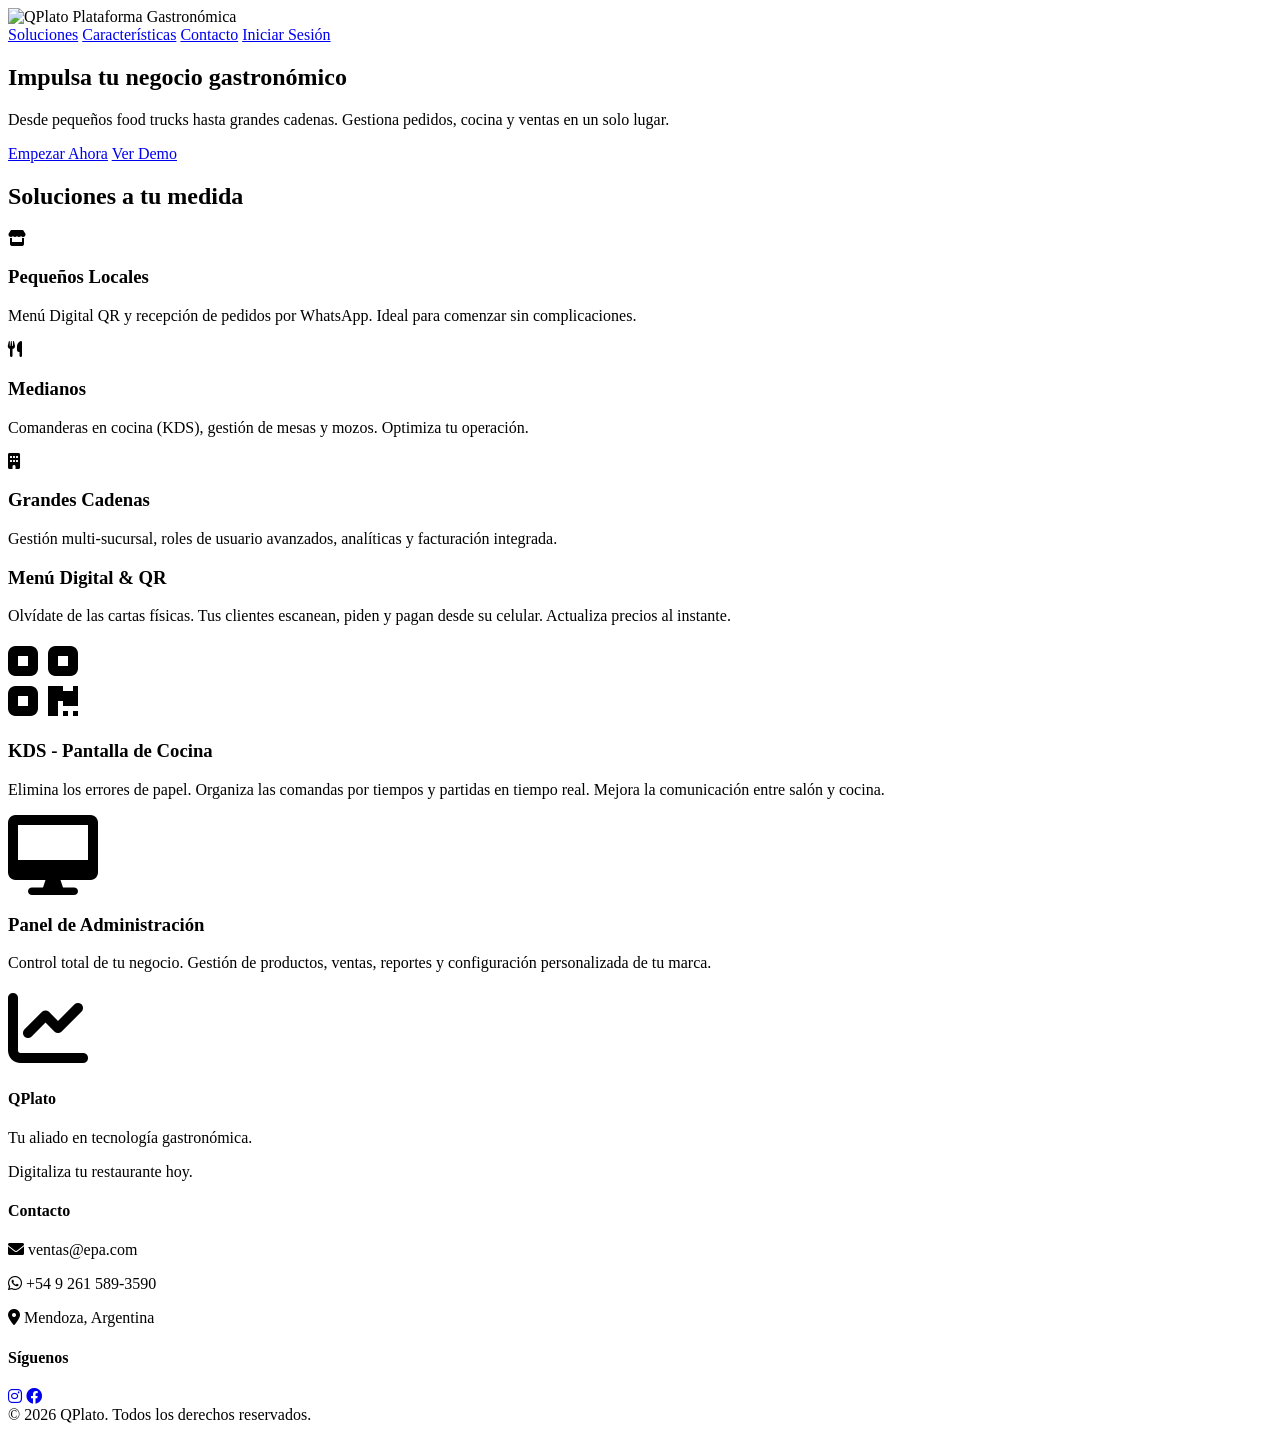
==== index.html @ 6ed793d6 "cache_bust_logo_index" ====
<!DOCTYPE html>
<html lang="es">
<head>
    <meta charset="UTF-8">
    <meta name="viewport" content="width=device-width, initial-scale=1.0">
    <title>QPlato - Plataforma Gastronómica</title>
    <meta name="description" content="Solución integral para locales gastronómicos: Menú QR, KDS, Pedidos Online y Gestión.">
    <link rel="icon" href="Imagenes/Epalogo.png?v=20260317" type="image/png">
    <link rel="stylesheet" href="css/landing.css">
    <link rel="stylesheet" href="https://cdnjs.cloudflare.com/ajax/libs/font-awesome/6.0.0-beta3/css/all.min.css">
</head>
<body>
    <header class="landing-header">
        <div class="container">
            <div class="logo">
                <img src="Imagenes/Epalogo.png?v=20260317" alt="QPlato">
                <span>Plataforma Gastronómica</span>
            </div>
            <nav>
                <a href="#soluciones">Soluciones</a>
                <a href="#features">Características</a>
                <a href="#contacto">Contacto</a>
                <a href="/admin.html" class="btn-login">Iniciar Sesión</a>
            </nav>
        </div>
    </header>

    <section class="hero">
        <div class="container">
            <h1>Impulsa tu negocio gastronómico</h1>
            <p>Desde pequeños food trucks hasta grandes cadenas. Gestiona pedidos, cocina y ventas en un solo lugar.</p>
            <div class="hero-actions">
                <a href="#contacto" class="btn-primary">Empezar Ahora</a>
                <a href="/gastronomia-local1.html" class="btn-secondary">Ver Demo</a>
            </div>
        </div>
    </section>

    <section id="soluciones" class="segments">
        <div class="container">
            <h2>Soluciones a tu medida</h2>
            <div class="grid">
                <div class="card">
                    <i class="fas fa-store"></i>
                    <h3>Pequeños Locales</h3>
                    <p>Menú Digital QR y recepción de pedidos por WhatsApp. Ideal para comenzar sin complicaciones.</p>
                </div>
                <div class="card">
                    <i class="fas fa-utensils"></i>
                    <h3>Medianos</h3>
                    <p>Comanderas en cocina (KDS), gestión de mesas y mozos. Optimiza tu operación.</p>
                </div>
                <div class="card">
                    <i class="fas fa-building"></i>
                    <h3>Grandes Cadenas</h3>
                    <p>Gestión multi-sucursal, roles de usuario avanzados, analíticas y facturación integrada.</p>
                </div>
            </div>
        </div>
    </section>

    <section id="features" class="features">
        <div class="container">
            <div class="feature-row">
                <div class="text">
                    <h3>Menú Digital & QR</h3>
                    <p>Olvídate de las cartas físicas. Tus clientes escanean, piden y pagan desde su celular. Actualiza precios al instante.</p>
                </div>
                <div class="image">
                    <i class="fas fa-qrcode fa-5x"></i>
                </div>
            </div>
             <div class="feature-row reverse">
                <div class="text">
                    <h3>KDS - Pantalla de Cocina</h3>
                    <p>Elimina los errores de papel. Organiza las comandas por tiempos y partidas en tiempo real. Mejora la comunicación entre salón y cocina.</p>
                </div>
                <div class="image">
                    <i class="fas fa-desktop fa-5x"></i>
                </div>
            </div>
            <div class="feature-row">
                <div class="text">
                    <h3>Panel de Administración</h3>
                    <p>Control total de tu negocio. Gestión de productos, ventas, reportes y configuración personalizada de tu marca.</p>
                </div>
                <div class="image">
                    <i class="fas fa-chart-line fa-5x"></i>
                </div>
            </div>
        </div>
    </section>

    <footer id="contacto">
        <div class="container">
            <div class="footer-col">
                <h4>QPlato</h4>
                <p>Tu aliado en tecnología gastronómica.</p>
                <p>Digitaliza tu restaurante hoy.</p>
            </div>
            <div class="footer-col">
                <h4>Contacto</h4>
                <p><i class="fas fa-envelope"></i> ventas@epa.com</p>
                <p><i class="fab fa-whatsapp"></i> +54 9 261 589-3590</p>
                <p><i class="fas fa-map-marker-alt"></i> Mendoza, Argentina</p>
            </div>
             <div class="footer-col">
                <h4>Síguenos</h4>
                <div class="socials">
                    <a href="https://instagram.com" target="_blank"><i class="fab fa-instagram"></i></a>
                    <a href="https://facebook.com" target="_blank"><i class="fab fa-facebook"></i></a>
                </div>
            </div>
        </div>
        <div class="copyright">
            &copy; 2026 QPlato. Todos los derechos reservados.
        </div>
    </footer>
</body>
</html>
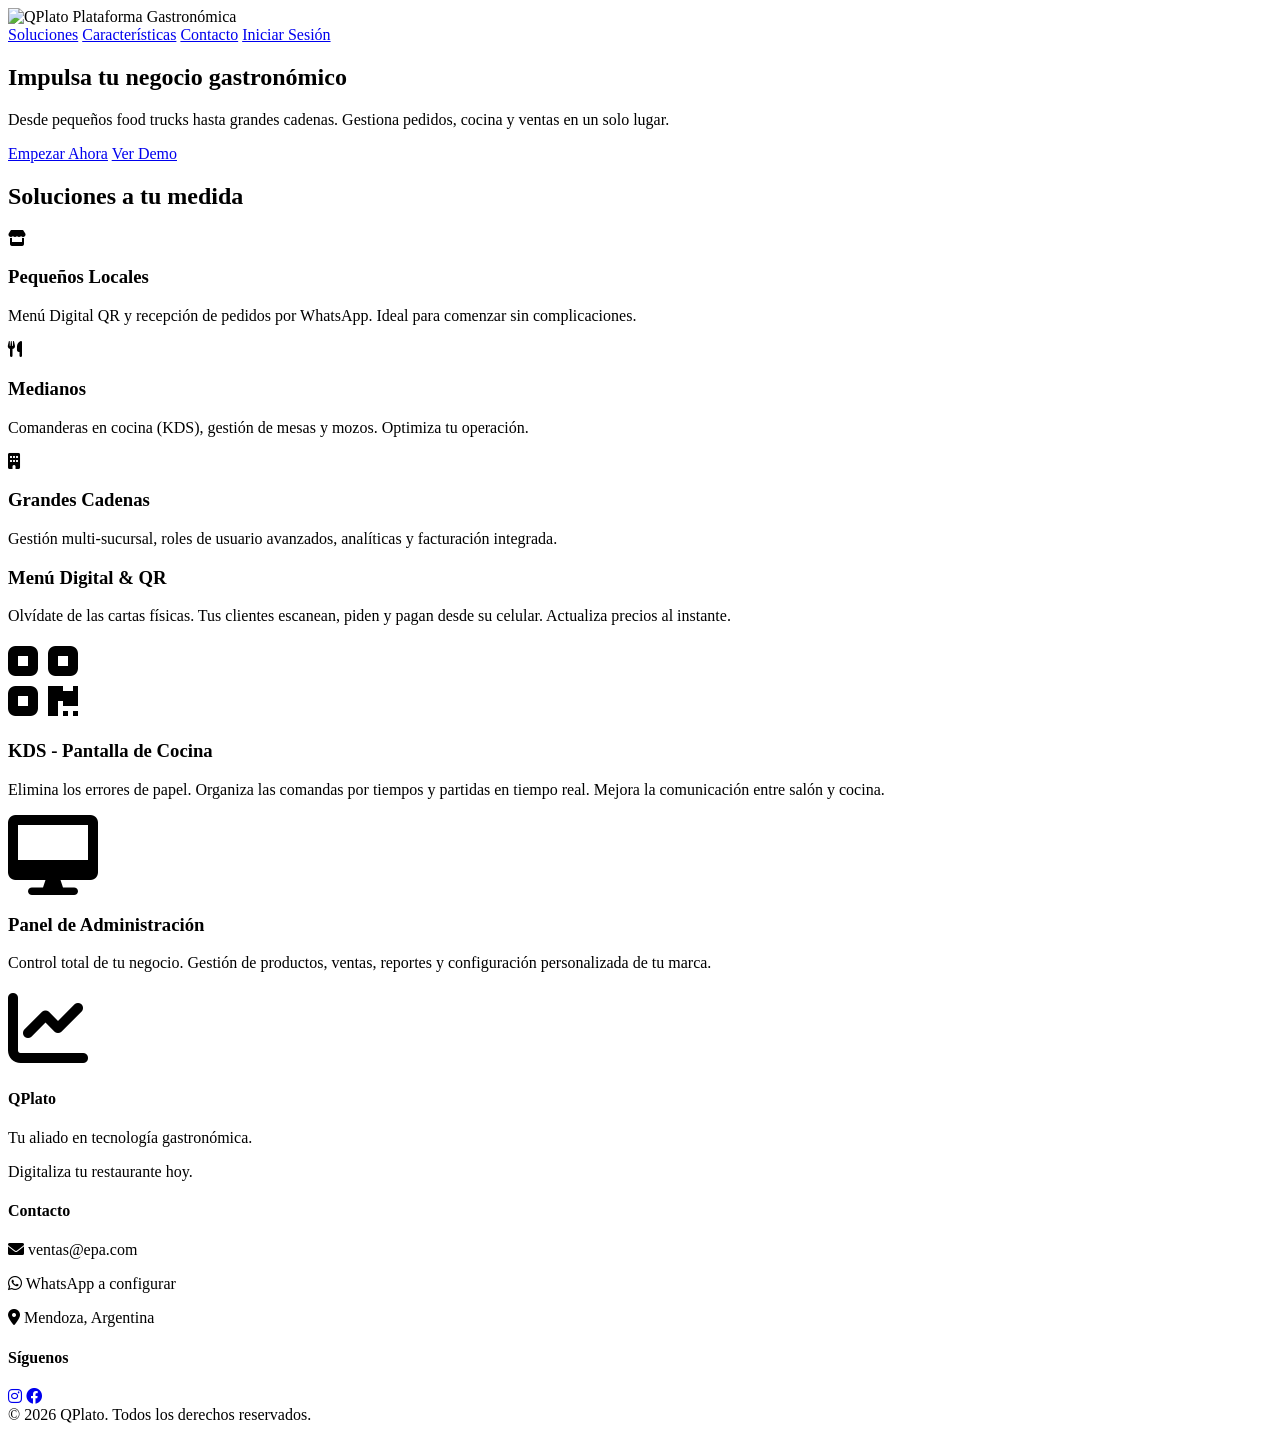
==== commit b0c3f0cf: "feat: harden and polish online menu flow" ====
--- a/index.html
+++ b/index.html
@@ -31,7 +31,7 @@
             <p>Desde pequeños food trucks hasta grandes cadenas. Gestiona pedidos, cocina y ventas en un solo lugar.</p>
             <div class="hero-actions">
                 <a href="#contacto" class="btn-primary">Empezar Ahora</a>
-                <a href="/gastronomia-local1.html" class="btn-secondary">Ver Demo</a>
+                <a href="/public-menu-base.html" class="btn-secondary">Ver Demo</a>
             </div>
         </div>
     </section>
@@ -101,7 +101,7 @@
             <div class="footer-col">
                 <h4>Contacto</h4>
                 <p><i class="fas fa-envelope"></i> ventas@epa.com</p>
-                <p><i class="fab fa-whatsapp"></i> +54 9 261 589-3590</p>
+                <p><i class="fab fa-whatsapp"></i> WhatsApp a configurar</p>
                 <p><i class="fas fa-map-marker-alt"></i> Mendoza, Argentina</p>
             </div>
              <div class="footer-col">
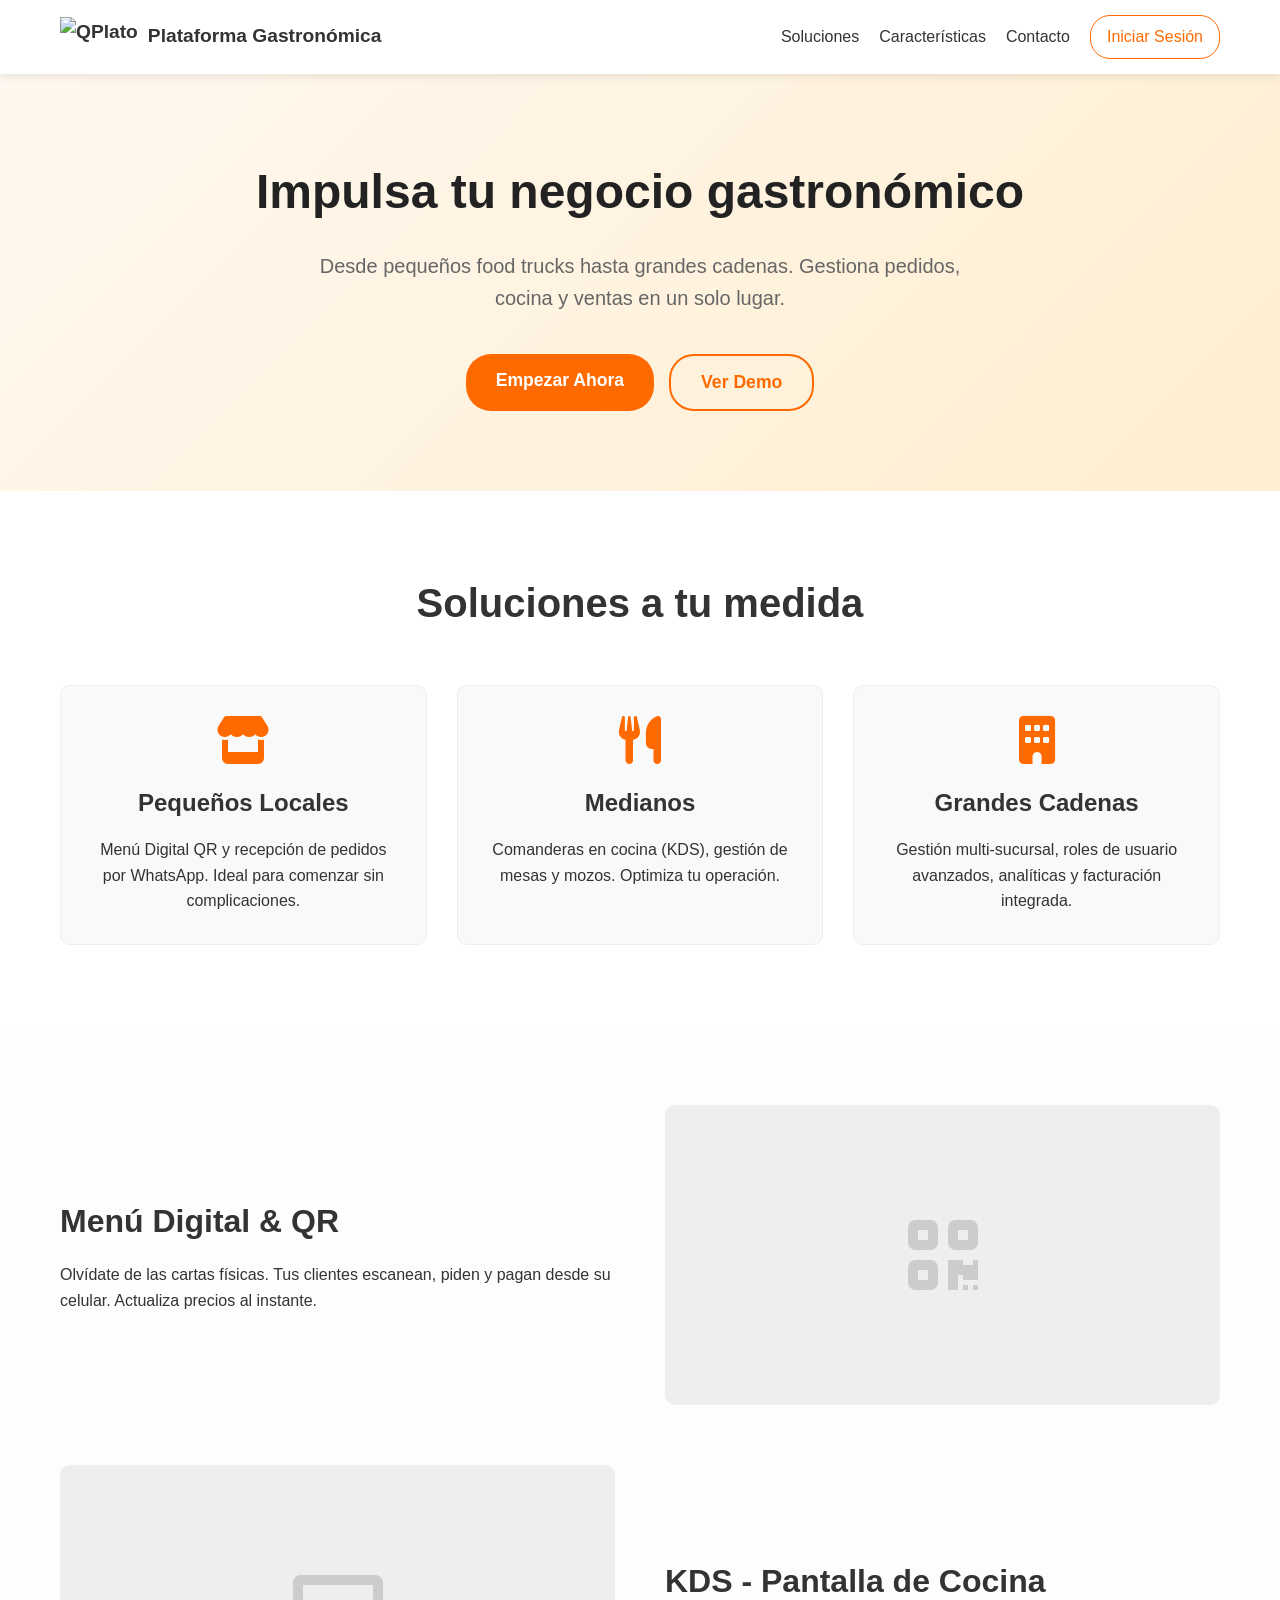
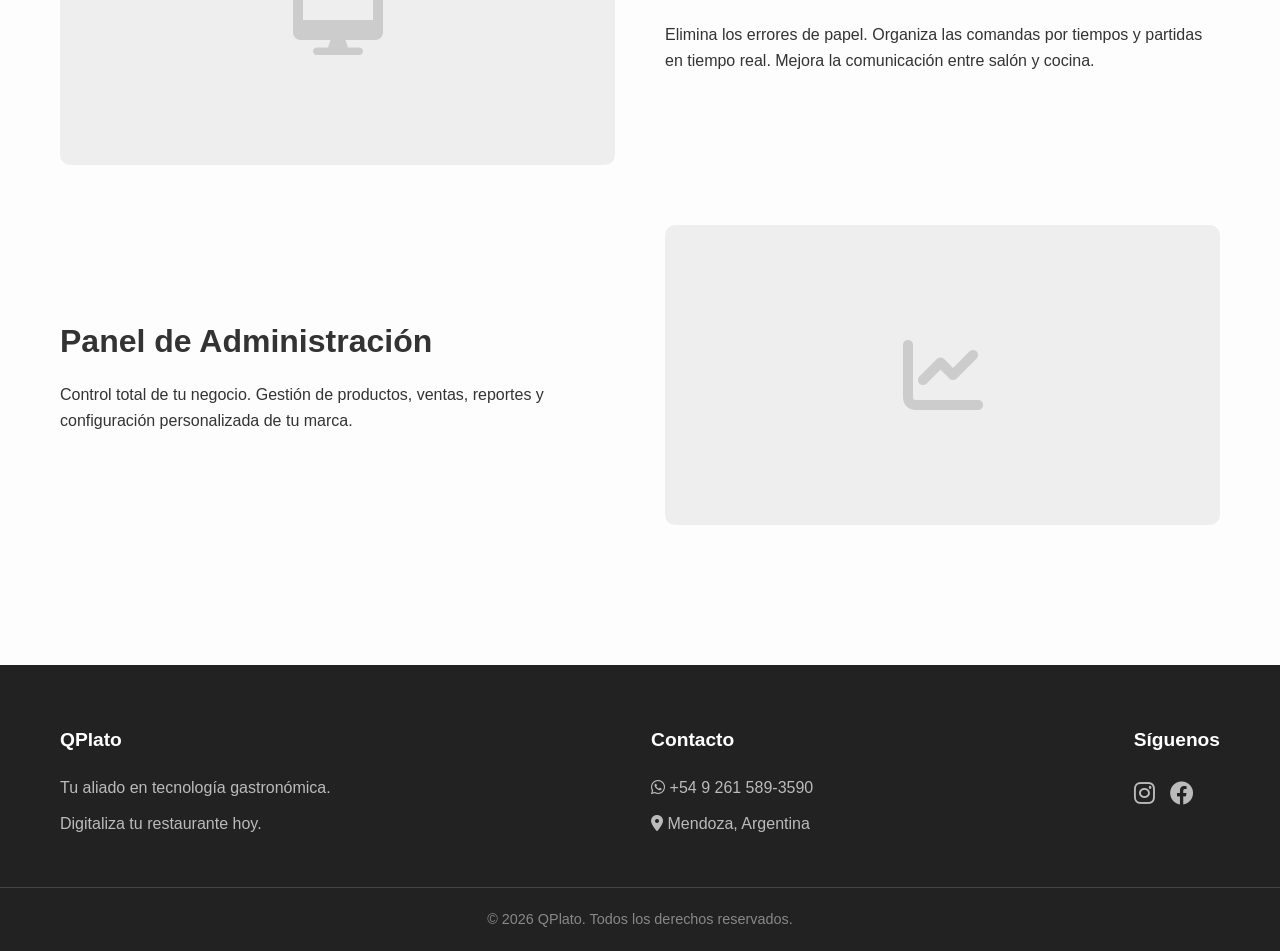
==== commit aa5d640a: "landing: actualizar contacto footer + agregar sección showcase de logos" ====
--- a/index.html
+++ b/index.html
@@ -36,6 +36,16 @@
         </div>
     </section>
 
+    <section id="showcase" class="showcase-logos" aria-label="Locales que operan con QPlato" data-empty="true">
+        <div class="container">
+            <div class="section-head">
+                <h2>Locales que ya digitalizaron sus cartas con QPlato</h2>
+                <p>Mirá algunos de los negocios que usan nuestra plataforma para atender a sus clientes.</p>
+            </div>
+            <div class="logos-grid" id="showcase-grid" aria-live="polite"></div>
+        </div>
+    </section>
+
     <section id="soluciones" class="segments">
         <div class="container">
             <h2>Soluciones a tu medida</h2>
@@ -100,8 +110,7 @@
             </div>
             <div class="footer-col">
                 <h4>Contacto</h4>
-                <p><i class="fas fa-envelope"></i> ventas@epa.com</p>
-                <p><i class="fab fa-whatsapp"></i> WhatsApp a configurar</p>
+                <p><i class="fab fa-whatsapp"></i> <a href="https://wa.me/5492615893590" target="_blank" rel="noopener noreferrer">+54 9 261 589-3590</a></p>
                 <p><i class="fas fa-map-marker-alt"></i> Mendoza, Argentina</p>
             </div>
              <div class="footer-col">
@@ -116,5 +125,102 @@
             &copy; 2026 QPlato. Todos los derechos reservados.
         </div>
     </footer>
+    <script>
+    (function () {
+        var section = document.getElementById('showcase');
+        var grid = document.getElementById('showcase-grid');
+        if (!section || !grid) return;
+
+        function setEmpty(hide) {
+            try {
+                if (hide) section.setAttribute('data-empty', 'true');
+                else section.removeAttribute('data-empty');
+            } catch (_) {}
+        }
+
+        function appendItem(entry) {
+            try {
+                if (!entry) return;
+                var name = String(entry.name || '').trim();
+                var logo = String(entry.logo || '').trim();
+                var menu = String(entry.menu_url || '').trim();
+                if (!logo && !name) return;
+
+                var tag = menu ? 'a' : 'div';
+                var card = document.createElement(tag);
+                card.className = 'logo-card';
+                if (menu) {
+                    card.setAttribute('href', menu);
+                    card.setAttribute('target', '_blank');
+                    card.setAttribute('rel', 'noopener noreferrer');
+                }
+                if (name) card.setAttribute('title', name);
+                card.setAttribute('aria-label', name || 'Logo de comercio');
+
+                var inner = document.createElement('div');
+                inner.className = 'logo-card-inner';
+
+                var didCreateImg = false;
+                if (logo) {
+                    var img = document.createElement('img');
+                    img.setAttribute('src', logo);
+                    img.setAttribute('alt', name || 'Logo');
+                    img.setAttribute('loading', 'lazy');
+                    img.setAttribute('decoding', 'async');
+                    img.onerror = function () {
+                        try {
+                            img.style.display = 'none';
+                            var placeholder = card.querySelector('.logo-fallback');
+                            if (placeholder) placeholder.style.display = 'inline-flex';
+                        } catch (_) {}
+                    };
+                    inner.appendChild(img);
+                    didCreateImg = true;
+                }
+
+                var fallback = document.createElement('span');
+                fallback.className = 'logo-fallback';
+                fallback.textContent = name || '—';
+                fallback.style.display = didCreateImg ? 'none' : 'inline-flex';
+                inner.appendChild(fallback);
+
+                card.appendChild(inner);
+
+                if (name) {
+                    var caption = document.createElement('span');
+                    caption.className = 'logo-caption';
+                    caption.textContent = name;
+                    card.appendChild(caption);
+                }
+
+                grid.appendChild(card);
+            } catch (_) {}
+        }
+
+        try {
+            var base = (window.location && window.location.pathname ? window.location.pathname.replace(/\/[^/]*$/, '') : '') + '/';
+            var url = base + 'api/public/showcase/logos';
+            fetch(url, { cache: 'no-store' })
+                .then(function (res) {
+                    if (!res || !res.ok) throw new Error('no-ok');
+                    return res.json();
+                })
+                .then(function (data) {
+                    var items = (data && Array.isArray(data.items)) ? data.items : [];
+                    if (!items.length) {
+                        setEmpty(true);
+                        return;
+                    }
+                    items.forEach(appendItem);
+                    setEmpty(grid.children.length === 0);
+                })
+                .catch(function () {
+                    setEmpty(true);
+                });
+        } catch (_) {
+            setEmpty(true);
+        }
+    })();
+    </script>
 </body>
 </html>
--- a/css/landing.css
+++ b/css/landing.css
@@ -0,0 +1,442 @@
+:root {
+    --primary-color: #ff6a00;
+    --primary-dark: #cc5500;
+    --text-color: #333;
+    --bg-light: #f9f9f9;
+    --white: #ffffff;
+    --gray: #666;
+}
+
+* {
+    margin: 0;
+    padding: 0;
+    box-sizing: border-box;
+    font-family: 'Segoe UI', Tahoma, Geneva, Verdana, sans-serif;
+}
+
+body {
+    color: var(--text-color);
+    line-height: 1.6;
+}
+
+.container {
+    max-width: 1200px;
+    margin: 0 auto;
+    padding: 0 20px;
+}
+
+/* Header */
+.landing-header {
+    background: var(--white);
+    box-shadow: 0 2px 10px rgba(0,0,0,0.1);
+    padding: 15px 0;
+    position: sticky;
+    top: 0;
+    z-index: 1000;
+}
+
+.landing-header .container {
+    display: flex;
+    justify-content: space-between;
+    align-items: center;
+}
+
+.logo {
+    display: flex;
+    align-items: center;
+    gap: 10px;
+    font-weight: bold;
+    font-size: 1.2rem;
+}
+
+.logo img {
+    height: 40px;
+}
+
+nav {
+    display: flex;
+    gap: 20px;
+    align-items: center;
+}
+
+nav a {
+    text-decoration: none;
+    color: var(--text-color);
+    font-weight: 500;
+}
+
+nav a:hover {
+    color: var(--primary-color);
+}
+
+.btn-login {
+    border: 1px solid var(--primary-color);
+    color: var(--primary-color);
+    padding: 8px 16px;
+    border-radius: 20px;
+    transition: all 0.3s;
+}
+
+.btn-login:hover {
+    background: var(--primary-color);
+    color: var(--white);
+}
+
+/* Hero */
+.hero {
+    background: linear-gradient(135deg, #fff8f0 0%, #ffeecf 100%);
+    padding: 80px 0;
+    text-align: center;
+}
+
+.hero h1 {
+    font-size: 3rem;
+    margin-bottom: 20px;
+    color: #222;
+}
+
+.hero p {
+    font-size: 1.25rem;
+    color: var(--gray);
+    margin-bottom: 40px;
+    max-width: 700px;
+    margin-left: auto;
+    margin-right: auto;
+}
+
+.hero-actions {
+    display: flex;
+    gap: 15px;
+    justify-content: center;
+}
+
+.btn-primary {
+    background: var(--primary-color);
+    color: var(--white);
+    padding: 12px 30px;
+    border-radius: 25px;
+    text-decoration: none;
+    font-weight: bold;
+    font-size: 1.1rem;
+    transition: background 0.3s;
+}
+
+.btn-primary:hover {
+    background: var(--primary-dark);
+}
+
+.btn-secondary {
+    background: transparent;
+    border: 2px solid var(--primary-color);
+    color: var(--primary-color);
+    padding: 12px 30px;
+    border-radius: 25px;
+    text-decoration: none;
+    font-weight: bold;
+    font-size: 1.1rem;
+    transition: all 0.3s;
+}
+
+.btn-secondary:hover {
+    background: rgba(255, 106, 0, 0.1);
+}
+
+/* Showcase de logos de comercios que usan la plataforma */
+.showcase-logos {
+    padding: 56px 0;
+    background: #fafafa;
+    border-top: 1px solid #f0ede7;
+    border-bottom: 1px solid #f0ede7;
+}
+
+.showcase-logos .section-head {
+    text-align: center;
+    margin-bottom: 36px;
+}
+
+.showcase-logos .section-head h2 {
+    font-size: 1.6rem;
+    color: #2b2b2b;
+    margin-bottom: 8px;
+    letter-spacing: 0.2px;
+}
+
+.showcase-logos .section-head p {
+    color: #7a7a7a;
+    font-size: 1rem;
+    margin: 0;
+}
+
+.showcase-logos .logos-grid {
+    display: grid;
+    grid-template-columns: repeat(auto-fit, minmax(170px, 1fr));
+    gap: 24px 32px;
+    align-items: center;
+    justify-items: center;
+}
+
+.showcase-logos .logo-card {
+    width: 100%;
+    max-width: 240px;
+    min-height: 118px;
+    display: flex;
+    flex-direction: column;
+    align-items: stretch;
+    justify-content: flex-start;
+    gap: 8px;
+    background: #ffffff;
+    border: 1px solid #ececec;
+    border-radius: 12px;
+    padding: 14px 14px 12px;
+    transition: transform 0.25s ease, box-shadow 0.25s ease,
+        border-color 0.25s ease, filter 0.25s ease;
+    text-decoration: none;
+    filter: grayscale(0.85);
+}
+
+.showcase-logos .logo-card:hover {
+    transform: translateY(-3px);
+    box-shadow: 0 10px 24px rgba(0, 0, 0, 0.06);
+    border-color: #ffd8b8;
+    filter: grayscale(0);
+}
+
+.showcase-logos .logo-card-inner {
+    height: 72px;
+    display: flex;
+    align-items: center;
+    justify-content: center;
+    width: 100%;
+}
+
+.showcase-logos .logo-card img {
+    max-width: 100%;
+    max-height: 72px;
+    width: auto;
+    height: auto;
+    object-fit: contain;
+    display: block;
+}
+
+.showcase-logos .logo-card .logo-fallback {
+    display: inline-flex;
+    align-items: center;
+    justify-content: center;
+    max-width: 100%;
+    font-weight: 700;
+    color: #444;
+    font-size: 0.98rem;
+    text-align: center;
+    line-height: 1.2;
+    padding: 4px 6px;
+    word-break: break-word;
+}
+
+.showcase-logos .logo-card .logo-caption {
+    display: block;
+    width: 100%;
+    text-align: center;
+    color: #666;
+    font-size: 0.85rem;
+    font-weight: 600;
+    line-height: 1.2;
+    padding-top: 2px;
+    border-top: 1px dashed #efefef;
+    padding: 8px 4px 2px;
+    white-space: nowrap;
+    overflow: hidden;
+    text-overflow: ellipsis;
+}
+
+.showcase-logos .logo-card span {
+    color: inherit;
+}
+
+.showcase-logos[data-empty="true"] {
+    display: none;
+}
+
+@media (max-width: 768px) {
+    .showcase-logos {
+        padding: 40px 0;
+    }
+    .showcase-logos .section-head h2 {
+        font-size: 1.35rem;
+    }
+    .showcase-logos .logos-grid {
+        grid-template-columns: repeat(auto-fit, minmax(150px, 1fr));
+        gap: 16px;
+    }
+    .showcase-logos .logo-card {
+        min-height: 104px;
+        max-width: 200px;
+        padding: 12px 10px 10px;
+    }
+    .showcase-logos .logo-card-inner {
+        height: 60px;
+    }
+    .showcase-logos .logo-card img {
+        max-height: 60px;
+    }
+    .showcase-logos .logo-card .logo-caption {
+        font-size: 0.8rem;
+    }
+}
+
+/* Segments */
+.segments {
+    padding: 80px 0;
+    background: var(--white);
+}
+
+.segments h2 {
+    text-align: center;
+    font-size: 2.5rem;
+    margin-bottom: 50px;
+}
+
+.grid {
+    display: grid;
+    grid-template-columns: repeat(auto-fit, minmax(300px, 1fr));
+    gap: 30px;
+}
+
+.card {
+    background: var(--bg-light);
+    padding: 30px;
+    border-radius: 10px;
+    text-align: center;
+    transition: transform 0.3s;
+    border: 1px solid #eee;
+}
+
+.card:hover {
+    transform: translateY(-5px);
+    box-shadow: 0 10px 20px rgba(0,0,0,0.05);
+}
+
+.card i {
+    font-size: 3rem;
+    color: var(--primary-color);
+    margin-bottom: 20px;
+}
+
+.card h3 {
+    margin-bottom: 15px;
+    font-size: 1.5rem;
+}
+
+/* Features */
+.features {
+    padding: 80px 0;
+    background: #fdfdfd;
+}
+
+.feature-row {
+    display: flex;
+    align-items: center;
+    gap: 50px;
+    margin-bottom: 60px;
+}
+
+.feature-row.reverse {
+    flex-direction: row-reverse;
+}
+
+.feature-row .text {
+    flex: 1;
+}
+
+.feature-row .text h3 {
+    font-size: 2rem;
+    margin-bottom: 15px;
+}
+
+.feature-row .image {
+    flex: 1;
+    display: flex;
+    justify-content: center;
+    align-items: center;
+    background: #eee;
+    height: 300px;
+    border-radius: 10px;
+    color: #ccc;
+}
+
+/* Footer */
+footer {
+    background: #222;
+    color: #eee;
+    padding: 60px 0 20px;
+}
+
+footer .container {
+    display: flex;
+    flex-wrap: wrap;
+    gap: 40px;
+    justify-content: space-between;
+}
+
+.footer-col h4 {
+    color: var(--white);
+    margin-bottom: 20px;
+    font-size: 1.2rem;
+}
+
+.footer-col p {
+    margin-bottom: 10px;
+    color: #bbb;
+}
+
+.footer-col a {
+    color: inherit;
+    text-decoration: none;
+}
+
+.footer-col a:hover {
+    color: var(--white);
+}
+
+.socials {
+    display: flex;
+    gap: 15px;
+}
+
+.socials a {
+    color: #bbb;
+    font-size: 1.5rem;
+    transition: color 0.3s;
+}
+
+.socials a:hover {
+    color: var(--primary-color);
+}
+
+.copyright {
+    text-align: center;
+    margin-top: 40px;
+    padding-top: 20px;
+    border-top: 1px solid #444;
+    font-size: 0.9rem;
+    color: #888;
+}
+
+/* Mobile */
+@media (max-width: 768px) {
+    .hero h1 {
+        font-size: 2rem;
+    }
+    
+    .feature-row, .feature-row.reverse {
+        flex-direction: column;
+        text-align: center;
+    }
+    
+    .landing-header nav {
+        display: none; /* Simple hiding for now, implies mobile menu needed later */
+    }
+    
+    .hero-actions {
+        flex-direction: column;
+    }
+}
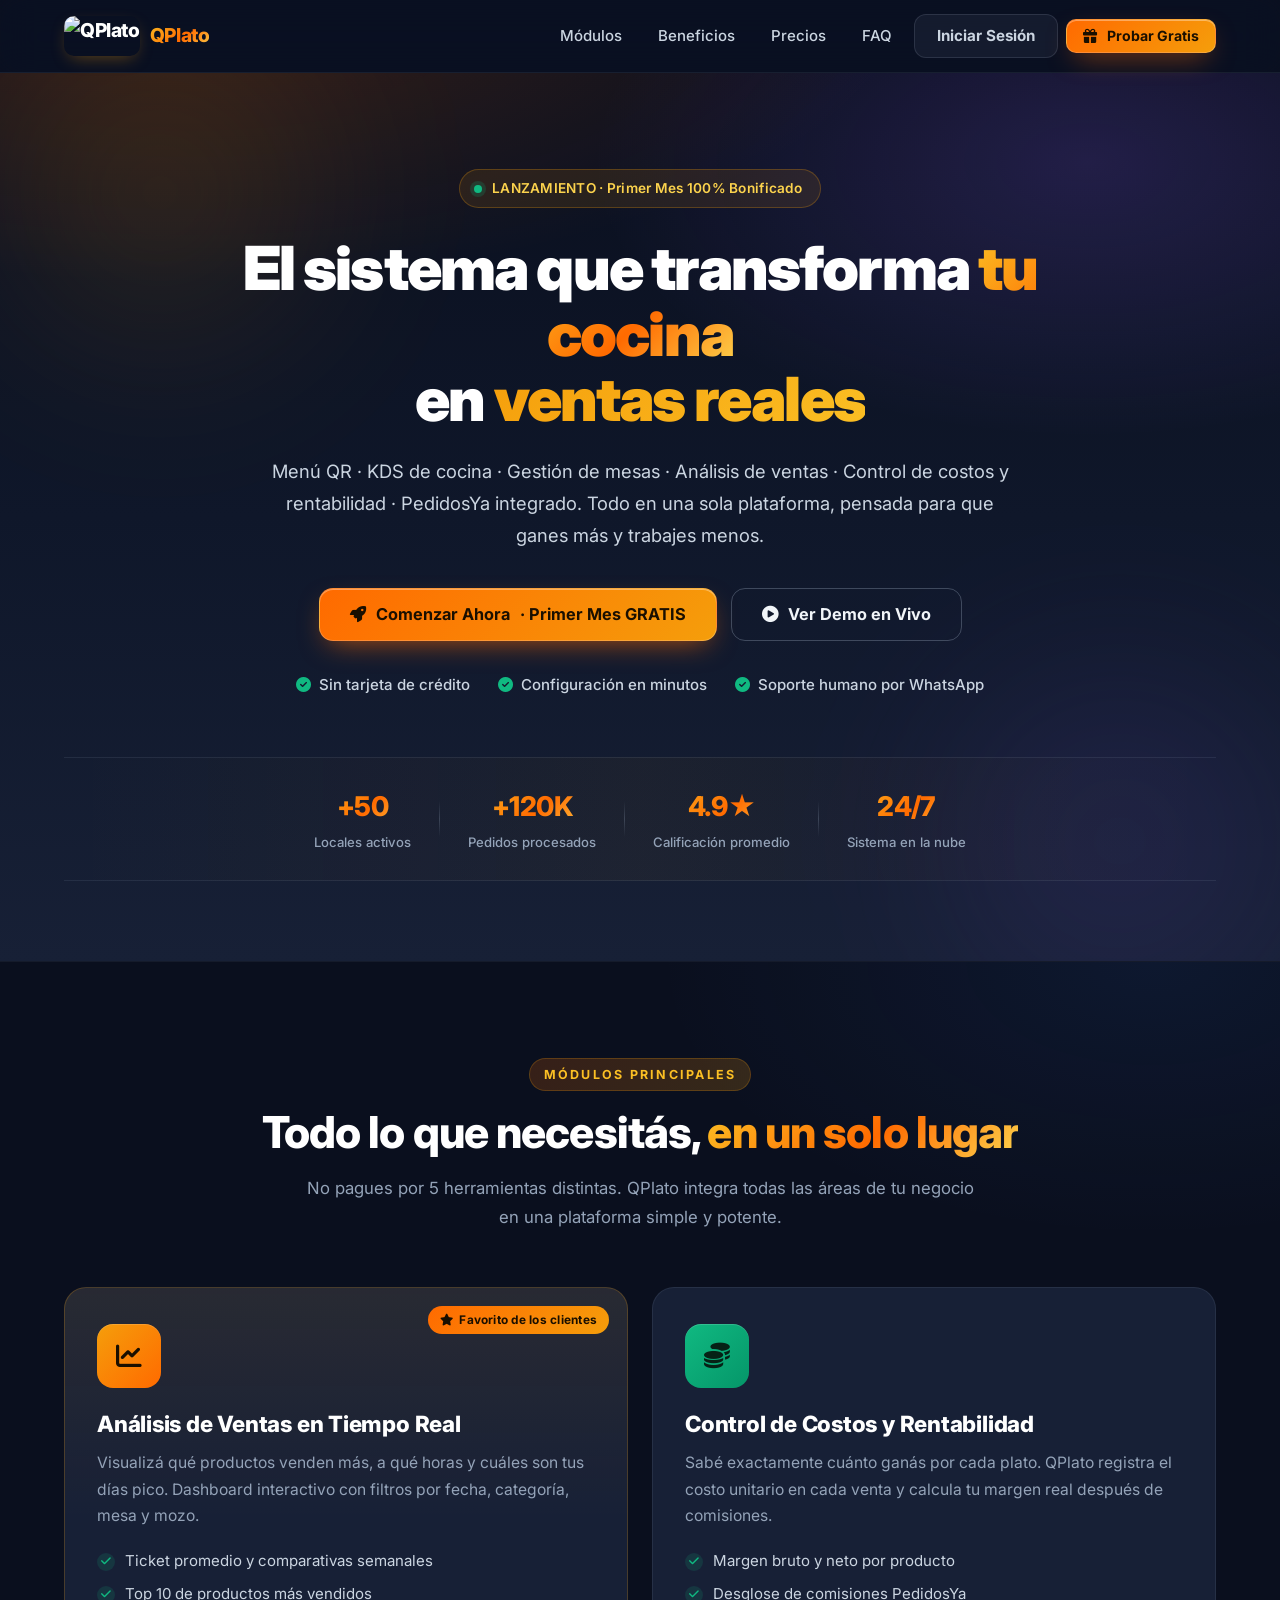
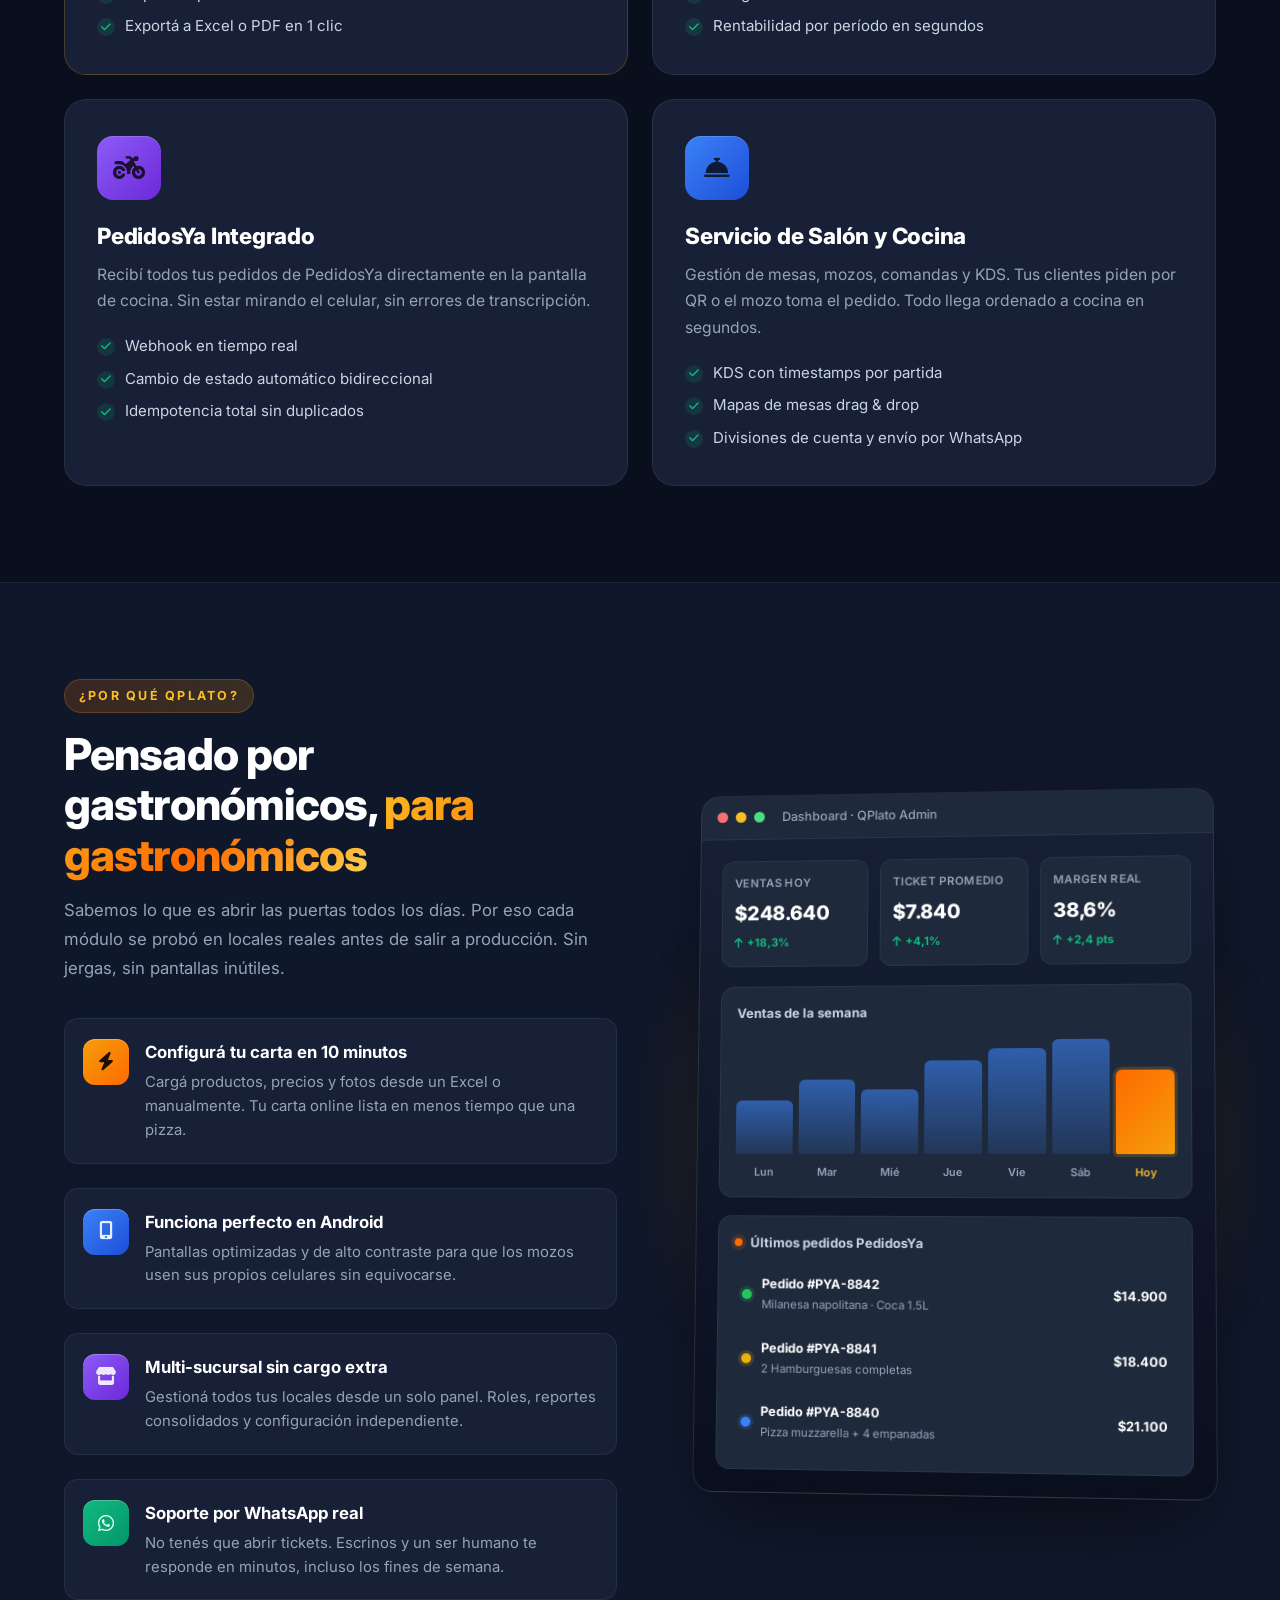
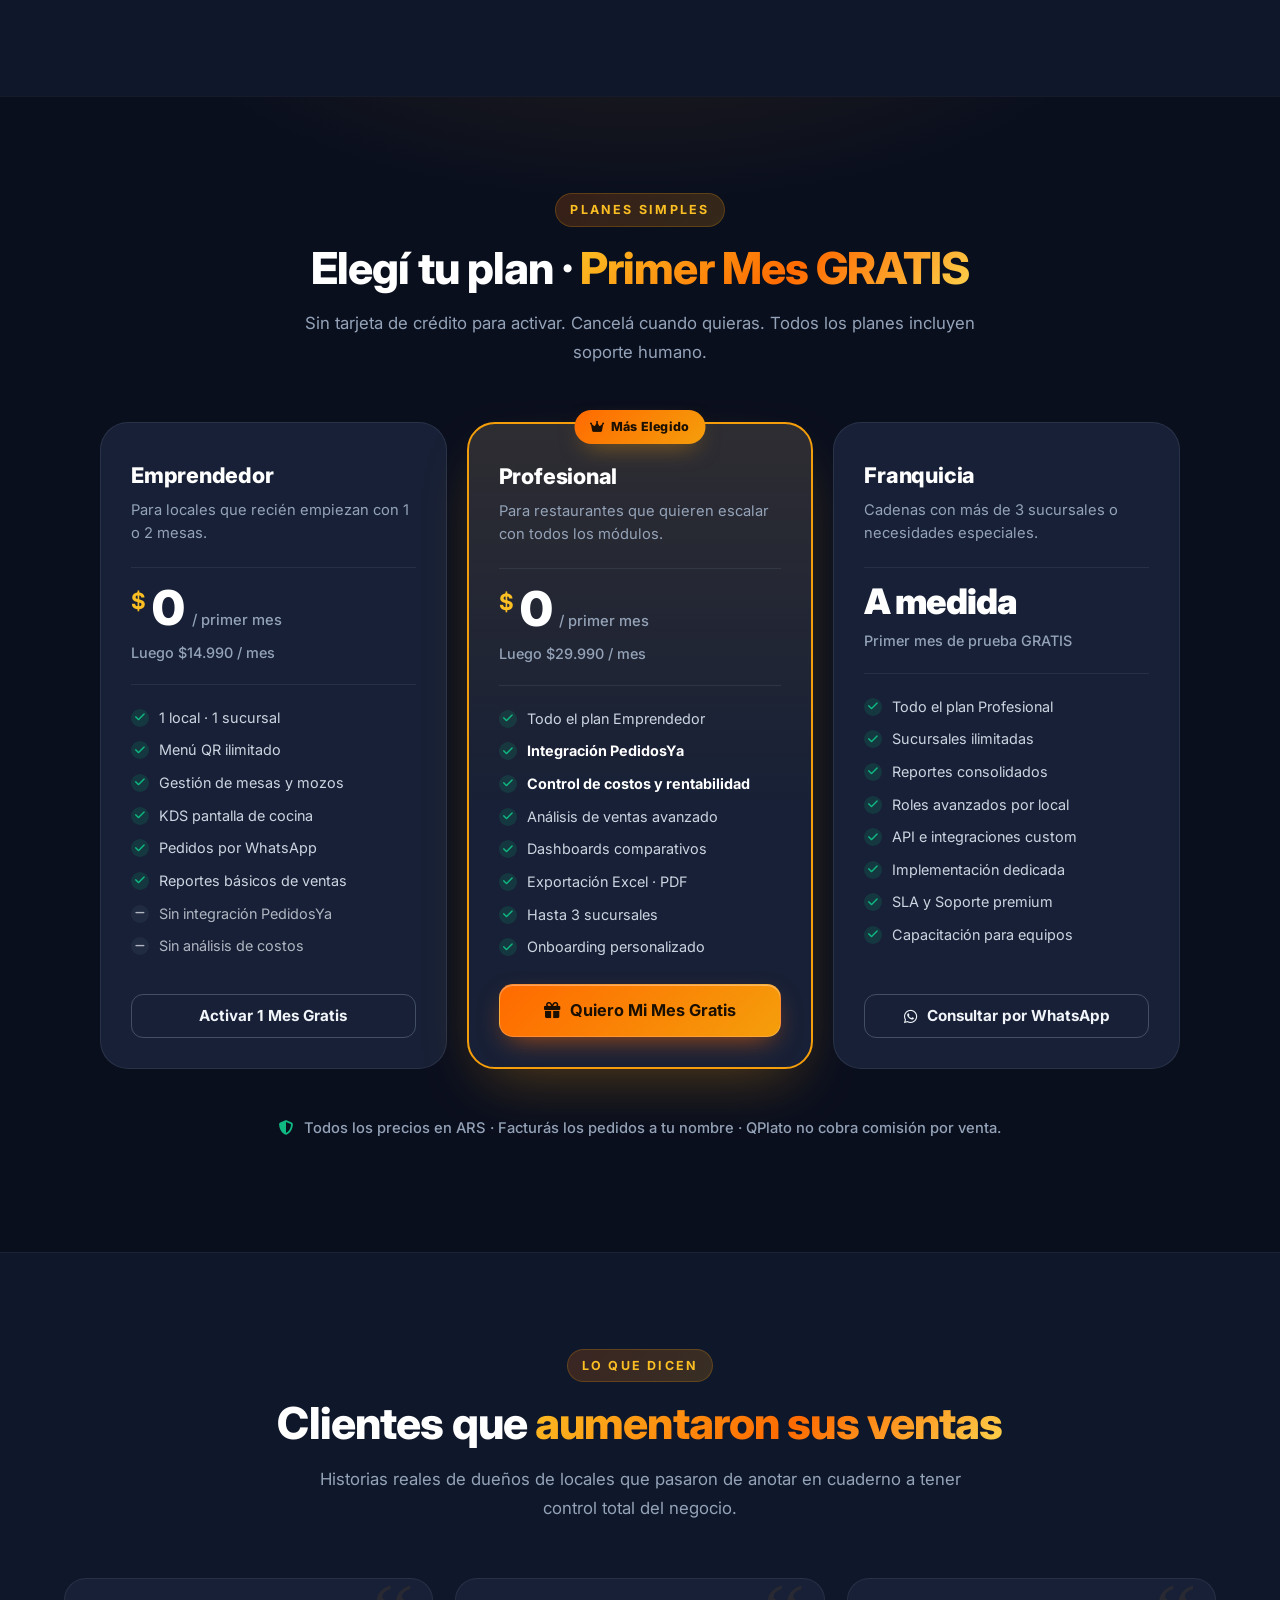
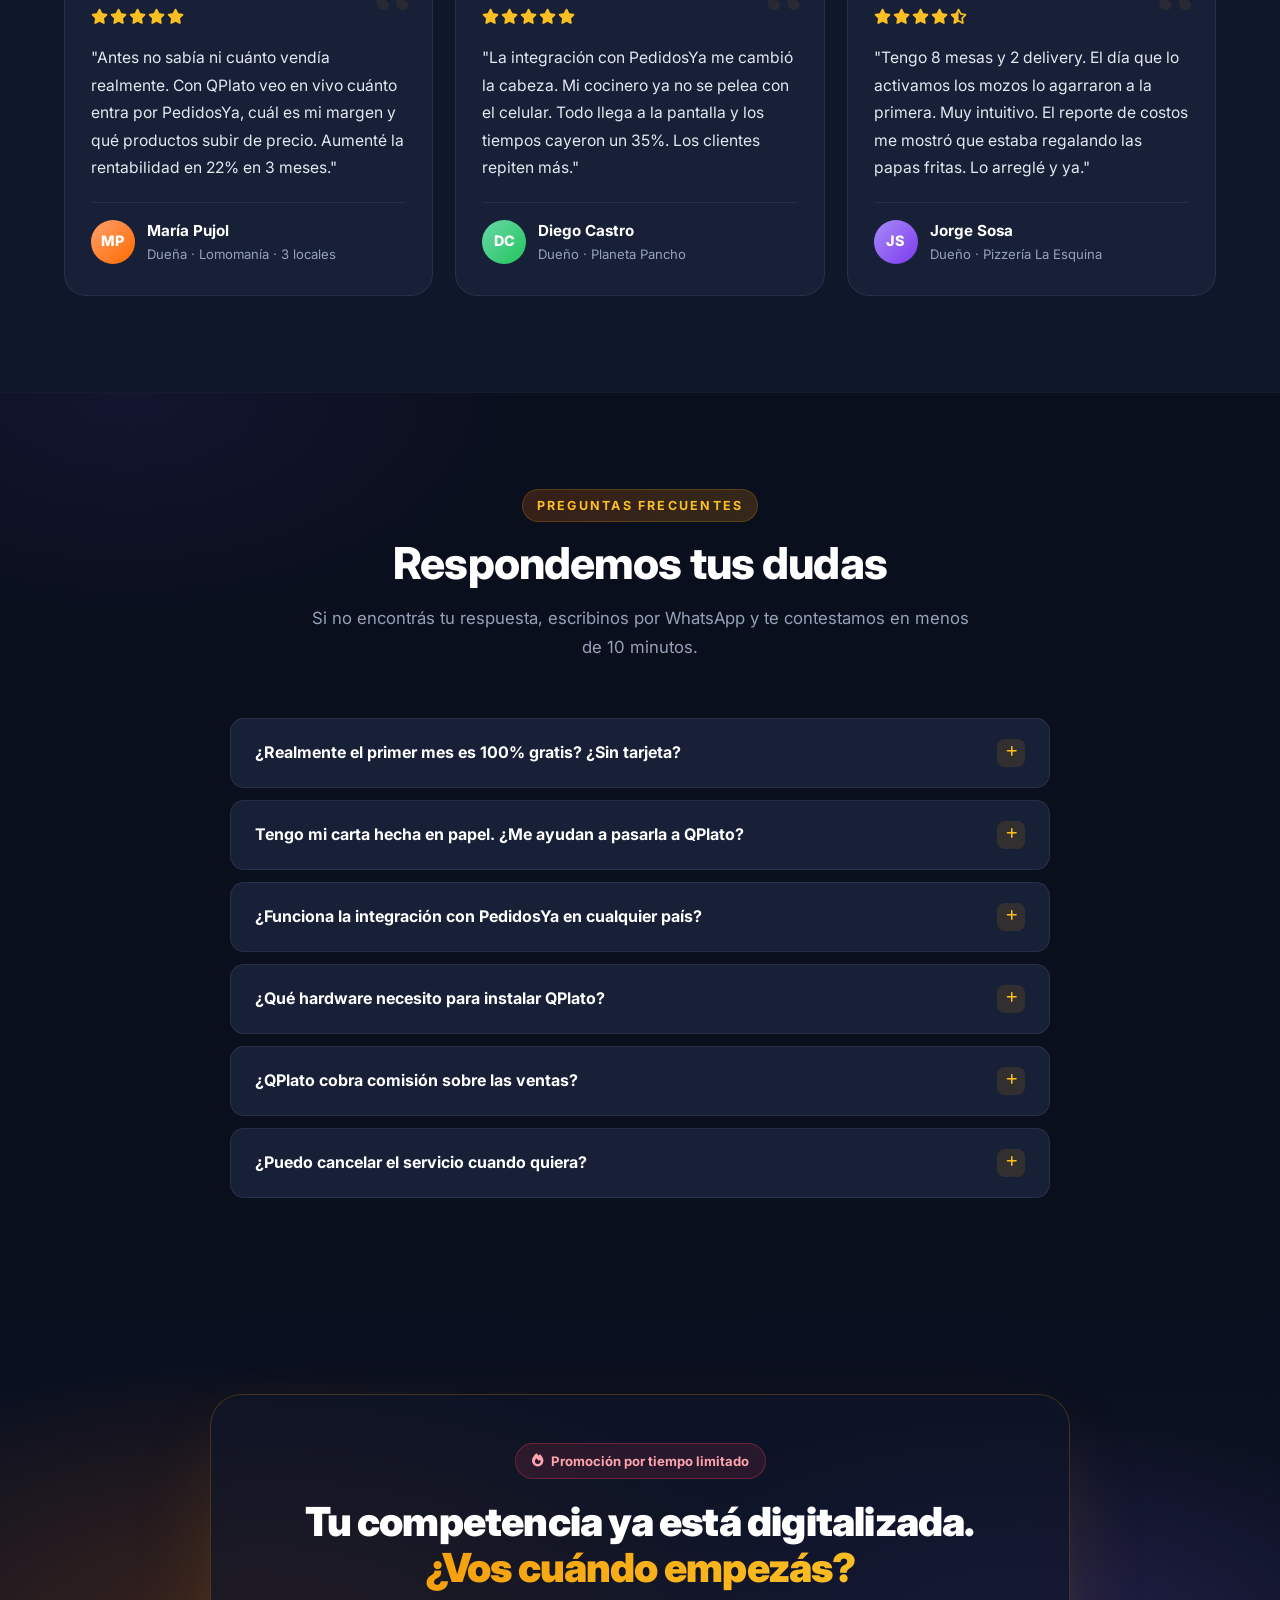
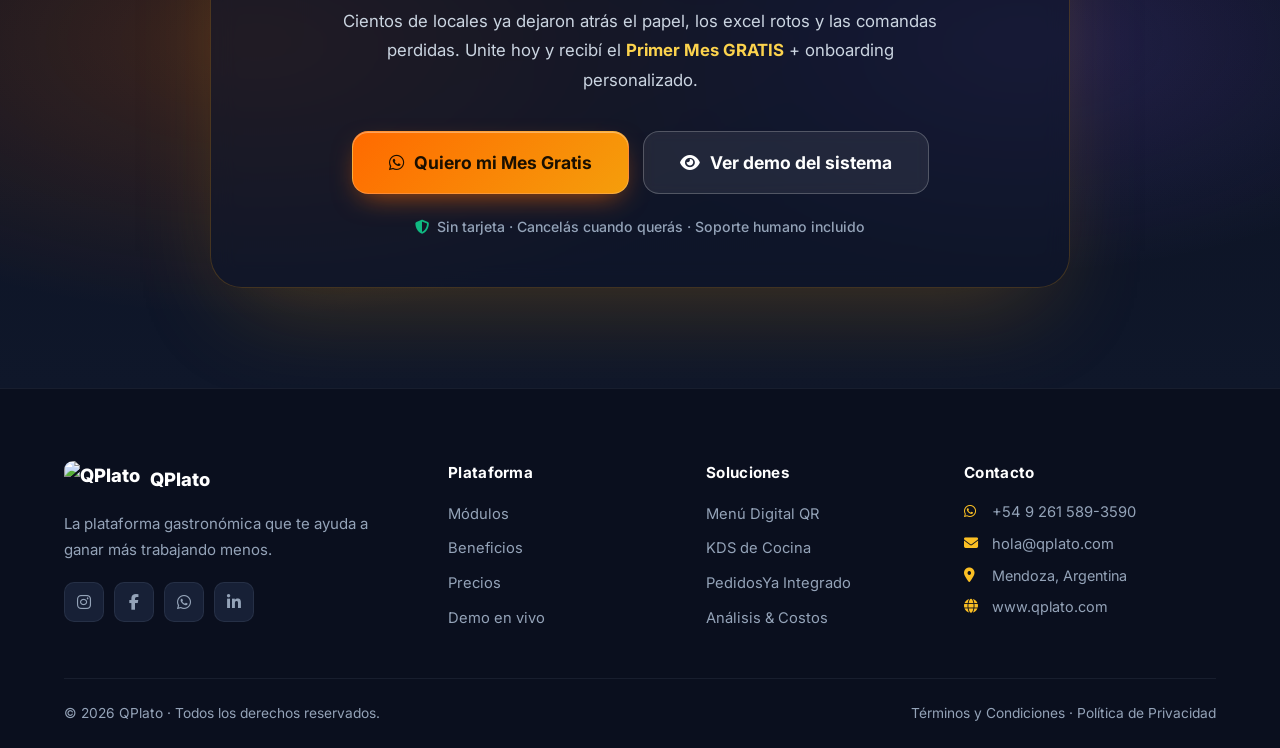
==== commit 480c1401: "feat(landing): rediseño Navy Dark alta conversión · Primer Mes GRATIS - Rewrite completo index.html:" ====
--- a/index.html
+++ b/index.html
@@ -3,130 +3,640 @@
 <head>
     <meta charset="UTF-8">
     <meta name="viewport" content="width=device-width, initial-scale=1.0">
-    <title>QPlato - Plataforma Gastronómica</title>
-    <meta name="description" content="Solución integral para locales gastronómicos: Menú QR, KDS, Pedidos Online y Gestión.">
-    <link rel="icon" href="Imagenes/Epalogo.png?v=20260317" type="image/png">
+    <title>QPlato - El Sistema que Hace Crecer tu Restaurante | Primer Mes GRATIS</title>
+    <meta name="description" content="Gestioná tu local gastronómico con análisis de ventas, control de costos y rentabilidad, servicio de salón y pedidos PedidosYa integrados. ¡Primer mes GRATIS!">
+    <link rel="icon" href="Imagenes/Epalogo.png?v=20260916" type="image/png">
     <link rel="stylesheet" href="css/landing.css">
-    <link rel="stylesheet" href="https://cdnjs.cloudflare.com/ajax/libs/font-awesome/6.0.0-beta3/css/all.min.css">
+    <link rel="stylesheet" href="https://cdnjs.cloudflare.com/ajax/libs/font-awesome/6.5.1/css/all.min.css">
+    <link rel="preconnect" href="https://fonts.googleapis.com">
+    <link rel="preconnect" href="https://fonts.gstatic.com" crossorigin>
+    <link href="https://fonts.googleapis.com/css2?family=Inter:wght@400;500;600;700;800;900&display=swap" rel="stylesheet">
 </head>
 <body>
-    <header class="landing-header">
-        <div class="container">
-            <div class="logo">
-                <img src="Imagenes/Epalogo.png?v=20260317" alt="QPlato">
-                <span>Plataforma Gastronómica</span>
-            </div>
-            <nav>
-                <a href="#soluciones">Soluciones</a>
-                <a href="#features">Características</a>
-                <a href="#contacto">Contacto</a>
-                <a href="/admin.html" class="btn-login">Iniciar Sesión</a>
-            </nav>
+
+    <header class="l-header">
+        <div class="l-container">
+            <div class="l-header__inner">
+                <a href="#" class="l-logo" aria-label="QPlato">
+                    <img src="Imagenes/Epalogo.png?v=20260916" alt="QPlato" class="l-logo__img">
+                    <span class="l-logo__text">QPlato</span>
+                </a>
+                <nav class="l-nav" aria-label="Principal">
+                    <a href="#modulos" class="l-nav__link">Módulos</a>
+                    <a href="#beneficios" class="l-nav__link">Beneficios</a>
+                    <a href="#precios" class="l-nav__link">Precios</a>
+                    <a href="#faq" class="l-nav__link">FAQ</a>
+                    <a href="/admin.html" class="l-btn l-btn--ghost">Iniciar Sesión</a>
+                    <a href="#precios" class="l-btn l-btn--accent l-btn--sm">
+                        <i class="fas fa-gift"></i> Probar Gratis
+                    </a>
+                </nav>
+                <button class="l-nav-toggle" id="navToggle" aria-label="Abrir menú" aria-expanded="false">
+                    <span></span><span></span><span></span>
+                </button>
+            </div>
         </div>
     </header>
 
-    <section class="hero">
-        <div class="container">
-            <h1>Impulsa tu negocio gastronómico</h1>
-            <p>Desde pequeños food trucks hasta grandes cadenas. Gestiona pedidos, cocina y ventas en un solo lugar.</p>
-            <div class="hero-actions">
-                <a href="#contacto" class="btn-primary">Empezar Ahora</a>
-                <a href="/public-menu-base.html" class="btn-secondary">Ver Demo</a>
-            </div>
-        </div>
-    </section>
-
-    <section id="showcase" class="showcase-logos" aria-label="Locales que operan con QPlato" data-empty="true">
-        <div class="container">
-            <div class="section-head">
-                <h2>Locales que ya digitalizaron sus cartas con QPlato</h2>
-                <p>Mirá algunos de los negocios que usan nuestra plataforma para atender a sus clientes.</p>
-            </div>
-            <div class="logos-grid" id="showcase-grid" aria-live="polite"></div>
-        </div>
-    </section>
-
-    <section id="soluciones" class="segments">
-        <div class="container">
-            <h2>Soluciones a tu medida</h2>
-            <div class="grid">
-                <div class="card">
-                    <i class="fas fa-store"></i>
-                    <h3>Pequeños Locales</h3>
-                    <p>Menú Digital QR y recepción de pedidos por WhatsApp. Ideal para comenzar sin complicaciones.</p>
-                </div>
-                <div class="card">
-                    <i class="fas fa-utensils"></i>
-                    <h3>Medianos</h3>
-                    <p>Comanderas en cocina (KDS), gestión de mesas y mozos. Optimiza tu operación.</p>
-                </div>
-                <div class="card">
-                    <i class="fas fa-building"></i>
-                    <h3>Grandes Cadenas</h3>
-                    <p>Gestión multi-sucursal, roles de usuario avanzados, analíticas y facturación integrada.</p>
-                </div>
-            </div>
-        </div>
-    </section>
-
-    <section id="features" class="features">
-        <div class="container">
-            <div class="feature-row">
-                <div class="text">
-                    <h3>Menú Digital & QR</h3>
-                    <p>Olvídate de las cartas físicas. Tus clientes escanean, piden y pagan desde su celular. Actualiza precios al instante.</p>
-                </div>
-                <div class="image">
-                    <i class="fas fa-qrcode fa-5x"></i>
-                </div>
-            </div>
-             <div class="feature-row reverse">
-                <div class="text">
-                    <h3>KDS - Pantalla de Cocina</h3>
-                    <p>Elimina los errores de papel. Organiza las comandas por tiempos y partidas en tiempo real. Mejora la comunicación entre salón y cocina.</p>
-                </div>
-                <div class="image">
-                    <i class="fas fa-desktop fa-5x"></i>
-                </div>
-            </div>
-            <div class="feature-row">
-                <div class="text">
-                    <h3>Panel de Administración</h3>
-                    <p>Control total de tu negocio. Gestión de productos, ventas, reportes y configuración personalizada de tu marca.</p>
-                </div>
-                <div class="image">
-                    <i class="fas fa-chart-line fa-5x"></i>
-                </div>
-            </div>
-        </div>
-    </section>
-
-    <footer id="contacto">
-        <div class="container">
-            <div class="footer-col">
-                <h4>QPlato</h4>
-                <p>Tu aliado en tecnología gastronómica.</p>
-                <p>Digitaliza tu restaurante hoy.</p>
-            </div>
-            <div class="footer-col">
-                <h4>Contacto</h4>
-                <p><i class="fab fa-whatsapp"></i> <a href="https://wa.me/5492615893590" target="_blank" rel="noopener noreferrer">+54 9 261 589-3590</a></p>
-                <p><i class="fas fa-map-marker-alt"></i> Mendoza, Argentina</p>
-            </div>
-             <div class="footer-col">
-                <h4>Síguenos</h4>
-                <div class="socials">
-                    <a href="https://instagram.com" target="_blank"><i class="fab fa-instagram"></i></a>
-                    <a href="https://facebook.com" target="_blank"><i class="fab fa-facebook"></i></a>
-                </div>
-            </div>
-        </div>
-        <div class="copyright">
-            &copy; 2026 QPlato. Todos los derechos reservados.
+    <main>
+
+        <section class="l-hero">
+            <div class="l-hero__bg"></div>
+            <div class="l-hero__glow l-hero__glow--1"></div>
+            <div class="l-hero__glow l-hero__glow--2"></div>
+            <div class="l-container">
+                <div class="l-hero__inner">
+                    <div class="l-hero__badge">
+                        <span class="l-hero__badge-dot"></span>
+                        <span>LANZAMIENTO · Primer Mes 100% Bonificado</span>
+                    </div>
+                    <h1 class="l-hero__title">
+                        El sistema que transforma <span class="l-grad">tu cocina</span>
+                        <br>en <span class="l-grad l-grad--2">ventas reales</span>
+                    </h1>
+                    <p class="l-hero__sub">
+                        Menú QR · KDS de cocina · Gestión de mesas · Análisis de ventas · Control de costos y rentabilidad · PedidosYa integrado. Todo en una sola plataforma, pensada para que ganes más y trabajes menos.
+                    </p>
+                    <div class="l-hero__actions">
+                        <a href="#precios" class="l-btn l-btn--accent l-btn--lg l-pulse">
+                            <i class="fas fa-rocket"></i>
+                            Comenzar Ahora
+                            <strong>· Primer Mes GRATIS</strong>
+                        </a>
+                        <a href="/gastronomia.html" target="_blank" rel="noopener noreferrer" class="l-btn l-btn--outline l-btn--lg">
+                            <i class="fas fa-play-circle"></i> Ver Demo en Vivo
+                        </a>
+                    </div>
+                    <div class="l-hero__checks">
+                        <div class="l-check"><i class="fas fa-check-circle"></i> Sin tarjeta de crédito</div>
+                        <div class="l-check"><i class="fas fa-check-circle"></i> Configuración en minutos</div>
+                        <div class="l-check"><i class="fas fa-check-circle"></i> Soporte humano por WhatsApp</div>
+                    </div>
+                    <div class="l-trust">
+                        <div class="l-trust__row">
+                            <div class="l-trust__stat">
+                                <strong>+50</strong>
+                                <span>Locales activos</span>
+                            </div>
+                            <div class="l-trust__sep"></div>
+                            <div class="l-trust__stat">
+                                <strong>+120K</strong>
+                                <span>Pedidos procesados</span>
+                            </div>
+                            <div class="l-trust__sep"></div>
+                            <div class="l-trust__stat">
+                                <strong>4.9★</strong>
+                                <span>Calificación promedio</span>
+                            </div>
+                            <div class="l-trust__sep"></div>
+                            <div class="l-trust__stat">
+                                <strong>24/7</strong>
+                                <span>Sistema en la nube</span>
+                            </div>
+                        </div>
+                    </div>
+                </div>
+            </div>
+        </section>
+
+        <section id="showcase" class="l-showcase" aria-label="Locales que operan con QPlato" data-empty="true">
+            <div class="l-container">
+                <div class="l-section__head">
+                    <p class="l-eyebrow">CLIENTES REALES</p>
+                    <h2 class="l-section__title">Locales que ya crecen con QPlato</h2>
+                    <p class="l-section__sub">De pequeños food trucks a cadenas con múltiples sucursales. Todos digitalizaron su operación y aumentaron sus ventas.</p>
+                </div>
+                <div class="l-showcase__grid" id="showcase-grid" aria-live="polite"></div>
+            </div>
+        </section>
+
+        <section id="modulos" class="l-modules">
+            <div class="l-container">
+                <div class="l-section__head">
+                    <p class="l-eyebrow">MÓDULOS PRINCIPALES</p>
+                    <h2 class="l-section__title">Todo lo que necesitás, <span class="l-grad">en un solo lugar</span></h2>
+                    <p class="l-section__sub">No pagues por 5 herramientas distintas. QPlato integra todas las áreas de tu negocio en una plataforma simple y potente.</p>
+                </div>
+
+                <div class="l-modules__grid">
+
+                    <article class="l-module-card l-module-card--star">
+                        <div class="l-module-card__tag l-module-card__tag--star">
+                            <i class="fas fa-star"></i> Favorito de los clientes
+                        </div>
+                        <div class="l-module-card__icon l-module-card__icon--amber">
+                            <i class="fas fa-chart-line"></i>
+                        </div>
+                        <h3 class="l-module-card__title">Análisis de Ventas en Tiempo Real</h3>
+                        <p class="l-module-card__text">
+                            Visualizá qué productos venden más, a qué horas y cuáles son tus días pico. Dashboard interactivo con filtros por fecha, categoría, mesa y mozo.
+                        </p>
+                        <ul class="l-list">
+                            <li><i class="fas fa-check"></i> Ticket promedio y comparativas semanales</li>
+                            <li><i class="fas fa-check"></i> Top 10 de productos más vendidos</li>
+                            <li><i class="fas fa-check"></i> Exportá a Excel o PDF en 1 clic</li>
+                        </ul>
+                    </article>
+
+                    <article class="l-module-card">
+                        <div class="l-module-card__icon l-module-card__icon--emerald">
+                            <i class="fas fa-coins"></i>
+                        </div>
+                        <h3 class="l-module-card__title">Control de Costos y Rentabilidad</h3>
+                        <p class="l-module-card__text">
+                            Sabé exactamente cuánto ganás por cada plato. QPlato registra el costo unitario en cada venta y calcula tu margen real después de comisiones.
+                        </p>
+                        <ul class="l-list">
+                            <li><i class="fas fa-check"></i> Margen bruto y neto por producto</li>
+                            <li><i class="fas fa-check"></i> Desglose de comisiones PedidosYa</li>
+                            <li><i class="fas fa-check"></i> Rentabilidad por período en segundos</li>
+                        </ul>
+                    </article>
+
+                    <article class="l-module-card">
+                        <div class="l-module-card__icon l-module-card__icon--violet">
+                            <i class="fas fa-motorcycle"></i>
+                        </div>
+                        <h3 class="l-module-card__title">PedidosYa Integrado</h3>
+                        <p class="l-module-card__text">
+                            Recibí todos tus pedidos de PedidosYa directamente en la pantalla de cocina. Sin estar mirando el celular, sin errores de transcripción.
+                        </p>
+                        <ul class="l-list">
+                            <li><i class="fas fa-check"></i> Webhook en tiempo real</li>
+                            <li><i class="fas fa-check"></i> Cambio de estado automático bidireccional</li>
+                            <li><i class="fas fa-check"></i> Idempotencia total sin duplicados</li>
+                        </ul>
+                    </article>
+
+                    <article class="l-module-card">
+                        <div class="l-module-card__icon l-module-card__icon--blue">
+                            <i class="fas fa-concierge-bell"></i>
+                        </div>
+                        <h3 class="l-module-card__title">Servicio de Salón y Cocina</h3>
+                        <p class="l-module-card__text">
+                            Gestión de mesas, mozos, comandas y KDS. Tus clientes piden por QR o el mozo toma el pedido. Todo llega ordenado a cocina en segundos.
+                        </p>
+                        <ul class="l-list">
+                            <li><i class="fas fa-check"></i> KDS con timestamps por partida</li>
+                            <li><i class="fas fa-check"></i> Mapas de mesas drag &amp; drop</li>
+                            <li><i class="fas fa-check"></i> Divisiones de cuenta y envío por WhatsApp</li>
+                        </ul>
+                    </article>
+
+                </div>
+            </div>
+        </section>
+
+        <section id="beneficios" class="l-benefits">
+            <div class="l-container">
+                <div class="l-benefits__split">
+                    <div class="l-benefits__text">
+                        <p class="l-eyebrow">¿POR QUÉ QPLATO?</p>
+                        <h2 class="l-section__title l-section__title--left">Pensado por gastronómicos, <span class="l-grad">para gastronómicos</span></h2>
+                        <p class="l-section__sub l-section__sub--left">
+                            Sabemos lo que es abrir las puertas todos los días. Por eso cada módulo se probó en locales reales antes de salir a producción. Sin jergas, sin pantallas inútiles.
+                        </p>
+                        <div class="l-benefits__list">
+                            <div class="l-benefit">
+                                <div class="l-benefit__icon"><i class="fas fa-bolt"></i></div>
+                                <div>
+                                    <h4>Configurá tu carta en 10 minutos</h4>
+                                    <p>Cargá productos, precios y fotos desde un Excel o manualmente. Tu carta online lista en menos tiempo que una pizza.</p>
+                                </div>
+                            </div>
+                            <div class="l-benefit">
+                                <div class="l-benefit__icon l-benefit__icon--2"><i class="fas fa-mobile-alt"></i></div>
+                                <div>
+                                    <h4>Funciona perfecto en Android</h4>
+                                    <p>Pantallas optimizadas y de alto contraste para que los mozos usen sus propios celulares sin equivocarse.</p>
+                                </div>
+                            </div>
+                            <div class="l-benefit">
+                                <div class="l-benefit__icon l-benefit__icon--3"><i class="fas fa-store"></i></div>
+                                <div>
+                                    <h4>Multi-sucursal sin cargo extra</h4>
+                                    <p>Gestioná todos tus locales desde un solo panel. Roles, reportes consolidados y configuración independiente.</p>
+                                </div>
+                            </div>
+                            <div class="l-benefit">
+                                <div class="l-benefit__icon l-benefit__icon--4"><i class="fab fa-whatsapp"></i></div>
+                                <div>
+                                    <h4>Soporte por WhatsApp real</h4>
+                                    <p>No tenés que abrir tickets. Escrinos y un ser humano te responde en minutos, incluso los fines de semana.</p>
+                                </div>
+                            </div>
+                        </div>
+                    </div>
+                    <div class="l-benefits__visual" aria-hidden="true">
+                        <div class="l-mockup">
+                            <div class="l-mockup__bar">
+                                <span></span><span></span><span></span>
+                                <p>Dashboard · QPlato Admin</p>
+                            </div>
+                            <div class="l-mockup__body">
+                                <div class="l-mockup__kpis">
+                                    <div class="l-mockup__kpi">
+                                        <p class="l-mockup__kpi-label">Ventas hoy</p>
+                                        <p class="l-mockup__kpi-val">$248.640</p>
+                                        <p class="l-mockup__kpi-delta up"><i class="fas fa-arrow-up"></i> +18,3%</p>
+                                    </div>
+                                    <div class="l-mockup__kpi">
+                                        <p class="l-mockup__kpi-label">Ticket promedio</p>
+                                        <p class="l-mockup__kpi-val">$7.840</p>
+                                        <p class="l-mockup__kpi-delta up"><i class="fas fa-arrow-up"></i> +4,1%</p>
+                                    </div>
+                                    <div class="l-mockup__kpi">
+                                        <p class="l-mockup__kpi-label">Margen real</p>
+                                        <p class="l-mockup__kpi-val">38,6%</p>
+                                        <p class="l-mockup__kpi-delta up"><i class="fas fa-arrow-up"></i> +2,4 pts</p>
+                                    </div>
+                                </div>
+                                <div class="l-mockup__chart">
+                                    <div class="l-mockup__chart-title">Ventas de la semana</div>
+                                    <div class="l-mockup__bars">
+                                        <div class="l-mockup__bar-item" style="height:45%"></div>
+                                        <div class="l-mockup__bar-item" style="height:62%"></div>
+                                        <div class="l-mockup__bar-item" style="height:54%"></div>
+                                        <div class="l-mockup__bar-item" style="height:78%"></div>
+                                        <div class="l-mockup__bar-item" style="height:88%"></div>
+                                        <div class="l-mockup__bar-item" style="height:96%"></div>
+                                        <div class="l-mockup__bar-item l-mockup__bar-item--today" style="height:70%"></div>
+                                    </div>
+                                    <div class="l-mockup__legend">
+                                        <span>Lun</span><span>Mar</span><span>Mié</span><span>Jue</span><span>Vie</span><span>Sáb</span><span class="active">Hoy</span>
+                                    </div>
+                                </div>
+                                <div class="l-mockup__bottom">
+                                    <div class="l-mockup__orders">
+                                        <p class="l-mockup__orders-title">Últimos pedidos PedidosYa</p>
+                                        <div class="l-mockup__order">
+                                            <span class="dot dot--green"></span>
+                                            <div>
+                                                <p>Pedido #PYA-8842</p>
+                                                <small>Milanesa napolitana · Coca 1.5L</small>
+                                            </div>
+                                            <p class="l-mockup__order-amt">$14.900</p>
+                                        </div>
+                                        <div class="l-mockup__order">
+                                            <span class="dot dot--yellow"></span>
+                                            <div>
+                                                <p>Pedido #PYA-8841</p>
+                                                <small>2 Hamburguesas completas</small>
+                                            </div>
+                                            <p class="l-mockup__order-amt">$18.400</p>
+                                        </div>
+                                        <div class="l-mockup__order">
+                                            <span class="dot dot--blue"></span>
+                                            <div>
+                                                <p>Pedido #PYA-8840</p>
+                                                <small>Pizza muzzarella + 4 empanadas</small>
+                                            </div>
+                                            <p class="l-mockup__order-amt">$21.100</p>
+                                        </div>
+                                    </div>
+                                </div>
+                            </div>
+                        </div>
+                    </div>
+                </div>
+            </div>
+        </section>
+
+        <section id="precios" class="l-pricing">
+            <div class="l-container">
+                <div class="l-section__head">
+                    <p class="l-eyebrow">PLANES SIMPLES</p>
+                    <h2 class="l-section__title">Elegí tu plan · <span class="l-grad">Primer Mes GRATIS</span></h2>
+                    <p class="l-section__sub">Sin tarjeta de crédito para activar. Cancelá cuando quieras. Todos los planes incluyen soporte humano.</p>
+                </div>
+                <div class="l-pricing__grid">
+
+                    <article class="l-plan">
+                        <div class="l-plan__head">
+                            <h3>Emprendedor</h3>
+                            <p class="l-plan__desc">Para locales que recién empiezan con 1 o 2 mesas.</p>
+                        </div>
+                        <div class="l-plan__price">
+                            <span class="l-plan__currency">$</span>
+                            <span class="l-plan__amount">0</span>
+                            <span class="l-plan__period">/ primer mes</span>
+                            <p class="l-plan__then">Luego $14.990 / mes</p>
+                        </div>
+                        <ul class="l-plan__list">
+                            <li><i class="fas fa-check"></i> 1 local · 1 sucursal</li>
+                            <li><i class="fas fa-check"></i> Menú QR ilimitado</li>
+                            <li><i class="fas fa-check"></i> Gestión de mesas y mozos</li>
+                            <li><i class="fas fa-check"></i> KDS pantalla de cocina</li>
+                            <li><i class="fas fa-check"></i> Pedidos por WhatsApp</li>
+                            <li><i class="fas fa-check"></i> Reportes básicos de ventas</li>
+                            <li class="muted"><i class="fas fa-minus"></i> Sin integración PedidosYa</li>
+                            <li class="muted"><i class="fas fa-minus"></i> Sin análisis de costos</li>
+                        </ul>
+                        <a href="https://wa.me/5492615893590?text=Hola%20QPlato%2C%20quiero%20activar%20el%20plan%20Emprendedor%20GRATIS" target="_blank" rel="noopener noreferrer" class="l-btn l-btn--outline l-btn--block">
+                            Activar 1 Mes Gratis
+                        </a>
+                    </article>
+
+                    <article class="l-plan l-plan--featured">
+                        <div class="l-plan__ribbon"><i class="fas fa-crown"></i> Más Elegido</div>
+                        <div class="l-plan__head">
+                            <h3>Profesional</h3>
+                            <p class="l-plan__desc">Para restaurantes que quieren escalar con todos los módulos.</p>
+                        </div>
+                        <div class="l-plan__price">
+                            <span class="l-plan__currency">$</span>
+                            <span class="l-plan__amount">0</span>
+                            <span class="l-plan__period">/ primer mes</span>
+                            <p class="l-plan__then">Luego $29.990 / mes</p>
+                        </div>
+                        <ul class="l-plan__list">
+                            <li><i class="fas fa-check"></i> Todo el plan Emprendedor</li>
+                            <li><i class="fas fa-check"></i> <strong>Integración PedidosYa</strong></li>
+                            <li><i class="fas fa-check"></i> <strong>Control de costos y rentabilidad</strong></li>
+                            <li><i class="fas fa-check"></i> Análisis de ventas avanzado</li>
+                            <li><i class="fas fa-check"></i> Dashboards comparativos</li>
+                            <li><i class="fas fa-check"></i> Exportación Excel · PDF</li>
+                            <li><i class="fas fa-check"></i> Hasta 3 sucursales</li>
+                            <li><i class="fas fa-check"></i> Onboarding personalizado</li>
+                        </ul>
+                        <a href="https://wa.me/5492615893590?text=Hola%20QPlato%2C%20quiero%20el%20plan%20Profesional%20con%20Primer%20Mes%20GRATIS" target="_blank" rel="noopener noreferrer" class="l-btn l-btn--accent l-btn--block l-btn--lg">
+                            <i class="fas fa-gift"></i> Quiero Mi Mes Gratis
+                        </a>
+                    </article>
+
+                    <article class="l-plan">
+                        <div class="l-plan__head">
+                            <h3>Franquicia</h3>
+                            <p class="l-plan__desc">Cadenas con más de 3 sucursales o necesidades especiales.</p>
+                        </div>
+                        <div class="l-plan__price">
+                            <span class="l-plan__amount" style="font-size:2.2rem">A medida</span>
+                            <p class="l-plan__then">Primer mes de prueba GRATIS</p>
+                        </div>
+                        <ul class="l-plan__list">
+                            <li><i class="fas fa-check"></i> Todo el plan Profesional</li>
+                            <li><i class="fas fa-check"></i> Sucursales ilimitadas</li>
+                            <li><i class="fas fa-check"></i> Reportes consolidados</li>
+                            <li><i class="fas fa-check"></i> Roles avanzados por local</li>
+                            <li><i class="fas fa-check"></i> API e integraciones custom</li>
+                            <li><i class="fas fa-check"></i> Implementación dedicada</li>
+                            <li><i class="fas fa-check"></i> SLA y Soporte premium</li>
+                            <li><i class="fas fa-check"></i> Capacitación para equipos</li>
+                        </ul>
+                        <a href="https://wa.me/5492615893590?text=Hola%20QPlato%2C%20quiero%20info%20sobre%20el%20plan%20Franquicia" target="_blank" rel="noopener noreferrer" class="l-btn l-btn--outline l-btn--block">
+                            <i class="fab fa-whatsapp"></i> Consultar por WhatsApp
+                        </a>
+                    </article>
+
+                </div>
+                <p class="l-pricing__foot">
+                    <i class="fas fa-shield-alt"></i>
+                    Todos los precios en ARS · Facturás los pedidos a tu nombre · QPlato no cobra comisión por venta.
+                </p>
+            </div>
+        </section>
+
+        <section class="l-testimonials">
+            <div class="l-container">
+                <div class="l-section__head">
+                    <p class="l-eyebrow">LO QUE DICEN</p>
+                    <h2 class="l-section__title">Clientes que <span class="l-grad">aumentaron sus ventas</span></h2>
+                    <p class="l-section__sub">Historias reales de dueños de locales que pasaron de anotar en cuaderno a tener control total del negocio.</p>
+                </div>
+                <div class="l-testimonials__grid">
+
+                    <article class="l-testimonial">
+                        <div class="l-testimonial__stars" aria-hidden="true">
+                            <i class="fas fa-star"></i><i class="fas fa-star"></i><i class="fas fa-star"></i><i class="fas fa-star"></i><i class="fas fa-star"></i>
+                        </div>
+                        <p class="l-testimonial__quote">
+                            "Antes no sabía ni cuánto vendía realmente. Con QPlato veo en vivo cuánto entra por PedidosYa, cuál es mi margen y qué productos subir de precio. Aumenté la rentabilidad en 22% en 3 meses."
+                        </p>
+                        <div class="l-testimonial__person">
+                            <div class="l-testimonial__avatar" style="background: linear-gradient(135deg,#ff9f6a,#ff6a00);">MP</div>
+                            <div>
+                                <p class="l-testimonial__name">María Pujol</p>
+                                <p class="l-testimonial__role">Dueña · Lomomanía · 3 locales</p>
+                            </div>
+                        </div>
+                    </article>
+
+                    <article class="l-testimonial">
+                        <div class="l-testimonial__stars" aria-hidden="true">
+                            <i class="fas fa-star"></i><i class="fas fa-star"></i><i class="fas fa-star"></i><i class="fas fa-star"></i><i class="fas fa-star"></i>
+                        </div>
+                        <p class="l-testimonial__quote">
+                            "La integración con PedidosYa me cambió la cabeza. Mi cocinero ya no se pelea con el celular. Todo llega a la pantalla y los tiempos cayeron un 35%. Los clientes repiten más."
+                        </p>
+                        <div class="l-testimonial__person">
+                            <div class="l-testimonial__avatar" style="background: linear-gradient(135deg,#6ad7a7,#22c55e);">DC</div>
+                            <div>
+                                <p class="l-testimonial__name">Diego Castro</p>
+                                <p class="l-testimonial__role">Dueño · Planeta Pancho</p>
+                            </div>
+                        </div>
+                    </article>
+
+                    <article class="l-testimonial">
+                        <div class="l-testimonial__stars" aria-hidden="true">
+                            <i class="fas fa-star"></i><i class="fas fa-star"></i><i class="fas fa-star"></i><i class="fas fa-star"></i><i class="fas fa-star-half-alt"></i>
+                        </div>
+                        <p class="l-testimonial__quote">
+                            "Tengo 8 mesas y 2 delivery. El día que lo activamos los mozos lo agarraron a la primera. Muy intuitivo. El reporte de costos me mostró que estaba regalando las papas fritas. Lo arreglé y ya."
+                        </p>
+                        <div class="l-testimonial__person">
+                            <div class="l-testimonial__avatar" style="background: linear-gradient(135deg,#a78bfa,#7c3aed);">JS</div>
+                            <div>
+                                <p class="l-testimonial__name">Jorge Sosa</p>
+                                <p class="l-testimonial__role">Dueño · Pizzería La Esquina</p>
+                            </div>
+                        </div>
+                    </article>
+
+                </div>
+            </div>
+        </section>
+
+        <section id="faq" class="l-faq">
+            <div class="l-container">
+                <div class="l-section__head">
+                    <p class="l-eyebrow">PREGUNTAS FRECUENTES</p>
+                    <h2 class="l-section__title">Respondemos tus dudas</h2>
+                    <p class="l-section__sub">Si no encontrás tu respuesta, escribinos por WhatsApp y te contestamos en menos de 10 minutos.</p>
+                </div>
+                <div class="l-faq__list">
+
+                    <details class="l-faq__item">
+                        <summary>
+                            <span>¿Realmente el primer mes es 100% gratis? ¿Sin tarjeta?</span>
+                            <i class="fas fa-plus"></i>
+                        </summary>
+                        <div class="l-faq__body">
+                            <p>Sí, 100% sin costo y sin pedirte tarjeta de crédito ni débito. Queremos que pruebes QPlato sin compromiso. Al finalizar el mes vas a recibir un recordatorio y podés decidir si querés continuar o no. Sin renovación automática sorpresa.</p>
+                        </div>
+                    </details>
+
+                    <details class="l-faq__item">
+                        <summary>
+                            <span>Tengo mi carta hecha en papel. ¿Me ayudan a pasarla a QPlato?</span>
+                            <i class="fas fa-plus"></i>
+                        </summary>
+                        <div class="l-faq__body">
+                            <p>¡Claro! En el plan Profesional y Franquicia te ayudamos con la carga inicial. Nos mandás la carta en PDF, foto o Excel y nosotros la dejamos lista para que empieces a vender. Usualmente está listo en menos de 24 horas hábiles.</p>
+                        </div>
+                    </details>
+
+                    <details class="l-faq__item">
+                        <summary>
+                            <span>¿Funciona la integración con PedidosYa en cualquier país?</span>
+                            <i class="fas fa-plus"></i>
+                        </summary>
+                        <div class="l-faq__body">
+                            <p>Actualmente la integración oficial con PedidosYa está 100% operativa en Argentina (con webhooks oficiales) y tenemos clientes en otras regiones de LATAM. Si tu local está en otro país, consultanos por WhatsApp que evaluamos la integración sin costo.</p>
+                        </div>
+                    </details>
+
+                    <details class="l-faq__item">
+                        <summary>
+                            <span>¿Qué hardware necesito para instalar QPlato?</span>
+                            <i class="fas fa-plus"></i>
+                        </summary>
+                        <div class="l-faq__body">
+                            <p>Nada especial. QPlato funciona en la nube. Con cualquier notebook, tablet o celular con navegador Chrome ya tenés. Para KDS de cocina se recomienda una TV o monitor con HDMI, y para los mozos sus propios celulares Android. No hay impresoras obligatorias ni cajas caras.</p>
+                        </div>
+                    </details>
+
+                    <details class="l-faq__item">
+                        <summary>
+                            <span>¿QPlato cobra comisión sobre las ventas?</span>
+                            <i class="fas fa-plus"></i>
+                        </summary>
+                        <div class="l-faq__body">
+                            <p>Para nada. A diferencia de otras plataformas, QPlato cobra una cuota mensual fija y NUNCA se mete en tus ventas. Vos facturás directamente a tu nombre y cobrás por tus propios medios. PedidosYa sigue cobrando su comisión estándar, como siempre.</p>
+                        </div>
+                    </details>
+
+                    <details class="l-faq__item">
+                        <summary>
+                            <span>¿Puedo cancelar el servicio cuando quiera?</span>
+                            <i class="fas fa-plus"></i>
+                        </summary>
+                        <div class="l-faq__body">
+                            <p>Sí, sin penalidades ni contratos de permanencia. Si en cualquier momento querés dejar de usar QPlato, solo avisás y listo. Podés exportar toda tu información (productos, ventas históricas) en Excel antes de cerrar la cuenta.</p>
+                        </div>
+                    </details>
+
+                </div>
+            </div>
+        </section>
+
+        <section class="l-cta-final">
+            <div class="l-cta-final__bg"></div>
+            <div class="l-container">
+                <div class="l-cta-final__inner">
+                    <div class="l-cta-final__badge">
+                        <i class="fas fa-fire"></i>
+                        Promoción por tiempo limitado
+                    </div>
+                    <h2 class="l-cta-final__title">
+                        Tu competencia ya está digitalizada. <br>
+                        <span class="l-grad l-grad--2">¿Vos cuándo empezás?</span>
+                    </h2>
+                    <p class="l-cta-final__sub">
+                        Cientos de locales ya dejaron atrás el papel, los excel rotos y las comandas perdidas.
+                        Unite hoy y recibí el <strong>Primer Mes GRATIS</strong> + onboarding personalizado.
+                    </p>
+                    <div class="l-cta-final__actions">
+                        <a href="https://wa.me/5492615893590?text=Hola%20QPlato%2C%20quiero%20mi%20Primer%20Mes%20GRATIS%20y%20empezar%20hoy" target="_blank" rel="noopener noreferrer" class="l-btn l-btn--accent l-btn--xl l-pulse">
+                            <i class="fab fa-whatsapp"></i>
+                            Quiero mi Mes Gratis
+                        </a>
+                        <a href="/gastronomia.html" target="_blank" rel="noopener noreferrer" class="l-btn l-btn--outline-light l-btn--xl">
+                            <i class="fas fa-eye"></i> Ver demo del sistema
+                        </a>
+                    </div>
+                    <p class="l-cta-final__note">
+                        <i class="fas fa-shield-alt"></i> Sin tarjeta · Cancelás cuando querás · Soporte humano incluido
+                    </p>
+                </div>
+            </div>
+        </section>
+
+    </main>
+
+    <footer class="l-footer">
+        <div class="l-container">
+            <div class="l-footer__grid">
+                <div class="l-footer__brand">
+                    <div class="l-footer__logo">
+                        <img src="Imagenes/Epalogo.png?v=20260916" alt="QPlato">
+                        <span>QPlato</span>
+                    </div>
+                    <p class="l-footer__tag">La plataforma gastronómica que te ayuda a ganar más trabajando menos.</p>
+                    <div class="l-footer__socials">
+                        <a href="https://instagram.com" target="_blank" rel="noopener noreferrer" aria-label="Instagram"><i class="fab fa-instagram"></i></a>
+                        <a href="https://facebook.com" target="_blank" rel="noopener noreferrer" aria-label="Facebook"><i class="fab fa-facebook-f"></i></a>
+                        <a href="https://wa.me/5492615893590" target="_blank" rel="noopener noreferrer" aria-label="WhatsApp"><i class="fab fa-whatsapp"></i></a>
+                        <a href="https://linkedin.com" target="_blank" rel="noopener noreferrer" aria-label="LinkedIn"><i class="fab fa-linkedin-in"></i></a>
+                    </div>
+                </div>
+                <div class="l-footer__col">
+                    <h4>Plataforma</h4>
+                    <ul>
+                        <li><a href="#modulos">Módulos</a></li>
+                        <li><a href="#beneficios">Beneficios</a></li>
+                        <li><a href="#precios">Precios</a></li>
+                        <li><a href="/gastronomia.html" target="_blank">Demo en vivo</a></li>
+                    </ul>
+                </div>
+                <div class="l-footer__col">
+                    <h4>Soluciones</h4>
+                    <ul>
+                        <li><a href="#modulos">Menú Digital QR</a></li>
+                        <li><a href="#modulos">KDS de Cocina</a></li>
+                        <li><a href="#modulos">PedidosYa Integrado</a></li>
+                        <li><a href="#modulos">Análisis &amp; Costos</a></li>
+                    </ul>
+                </div>
+                <div class="l-footer__col">
+                    <h4>Contacto</h4>
+                    <ul class="l-footer__contact">
+                        <li><i class="fab fa-whatsapp"></i> <a href="https://wa.me/5492615893590" target="_blank" rel="noopener noreferrer">+54 9 261 589-3590</a></li>
+                        <li><i class="fas fa-envelope"></i> <a href="mailto:hola@qplato.com">hola@qplato.com</a></li>
+                        <li><i class="fas fa-map-marker-alt"></i> Mendoza, Argentina</li>
+                        <li><i class="fas fa-globe"></i> www.qplato.com</li>
+                    </ul>
+                </div>
+            </div>
+            <div class="l-footer__bottom">
+                <p>&copy; 2026 QPlato · Todos los derechos reservados.</p>
+                <p>
+                    <a href="#">Términos y Condiciones</a> ·
+                    <a href="#">Política de Privacidad</a>
+                </p>
+            </div>
         </div>
     </footer>
+
     <script>
     (function () {
+        var navToggle = document.getElementById('navToggle');
+        var nav = document.querySelector('.l-nav');
+        if (navToggle && nav) {
+            navToggle.addEventListener('click', function () {
+                var open = nav.classList.toggle('is-open');
+                navToggle.classList.toggle('is-active');
+                navToggle.setAttribute('aria-expanded', open ? 'true' : 'false');
+            });
+            nav.querySelectorAll('a').forEach(function (a) {
+                a.addEventListener('click', function () {
+                    nav.classList.remove('is-open');
+                    navToggle.classList.remove('is-active');
+                    navToggle.setAttribute('aria-expanded', 'false');
+                });
+            });
+        }
+
         var section = document.getElementById('showcase');
         var grid = document.getElementById('showcase-grid');
         if (!section || !grid) return;
@@ -148,7 +658,7 @@
 
                 var tag = menu ? 'a' : 'div';
                 var card = document.createElement(tag);
-                card.className = 'logo-card';
+                card.className = 'l-showcase__card';
                 if (menu) {
                     card.setAttribute('href', menu);
                     card.setAttribute('target', '_blank');
@@ -158,7 +668,7 @@
                 card.setAttribute('aria-label', name || 'Logo de comercio');
 
                 var inner = document.createElement('div');
-                inner.className = 'logo-card-inner';
+                inner.className = 'l-showcase__card-inner';
 
                 var didCreateImg = false;
                 if (logo) {
@@ -170,7 +680,7 @@
                     img.onerror = function () {
                         try {
                             img.style.display = 'none';
-                            var placeholder = card.querySelector('.logo-fallback');
+                            var placeholder = card.querySelector('.l-showcase__fallback');
                             if (placeholder) placeholder.style.display = 'inline-flex';
                         } catch (_) {}
                     };
@@ -179,7 +689,7 @@
                 }
 
                 var fallback = document.createElement('span');
-                fallback.className = 'logo-fallback';
+                fallback.className = 'l-showcase__fallback';
                 fallback.textContent = name || '—';
                 fallback.style.display = didCreateImg ? 'none' : 'inline-flex';
                 inner.appendChild(fallback);
@@ -188,7 +698,7 @@
 
                 if (name) {
                     var caption = document.createElement('span');
-                    caption.className = 'logo-caption';
+                    caption.className = 'l-showcase__caption';
                     caption.textContent = name;
                     card.appendChild(caption);
                 }
@@ -222,5 +732,6 @@
         }
     })();
     </script>
+
 </body>
 </html>
--- a/css/landing.css
+++ b/css/landing.css
@@ -1,442 +1,1712 @@
+/* =========================================================
+   QPLATO · LANDING PREMIUM · NAVY DARK + AMBER ACCENTS
+   ========================================================= */
+
 :root {
-    --primary-color: #ff6a00;
-    --primary-dark: #cc5500;
-    --text-color: #333;
-    --bg-light: #f9f9f9;
+    --navy-950: #0a0f1e;
+    --navy-900: #0f172a;
+    --navy-800: #172036;
+    --navy-700: #1e293b;
+    --navy-600: #283554;
+    --navy-500: #334155;
+    --slate-400: #94a3b8;
+    --slate-300: #cbd5e1;
+    --slate-200: #e2e8f0;
+    --slate-100: #f1f5f9;
     --white: #ffffff;
-    --gray: #666;
-}
-
-* {
-    margin: 0;
-    padding: 0;
-    box-sizing: border-box;
-    font-family: 'Segoe UI', Tahoma, Geneva, Verdana, sans-serif;
-}
+    --amber-500: #f59e0b;
+    --amber-400: #fbbf24;
+    --amber-300: #fcd34d;
+    --orange-500: #ff6a00;
+    --orange-400: #ff8a33;
+    --rose-500: #f43f5e;
+    --emerald-500: #10b981;
+    --violet-500: #8b5cf6;
+    --blue-500: #3b82f6;
+    --grad-primary: linear-gradient(135deg, #ff6a00 0%, #f59e0b 100%);
+    --grad-primary-soft: linear-gradient(135deg, rgba(255,106,0,0.18) 0%, rgba(245,158,11,0.18) 100%);
+    --grad-navy: linear-gradient(180deg, #0a0f1e 0%, #0f172a 50%, #172036 100%);
+    --grad-text: linear-gradient(135deg, #fbbf24 0%, #ff6a00 55%, #fcd34d 100%);
+    --grad-text-2: linear-gradient(135deg, #f59e0b 0%, #fbbf24 100%);
+    --shadow-card: 0 10px 40px -12px rgba(2, 6, 23, 0.35);
+    --shadow-card-hover: 0 24px 60px -16px rgba(255, 106, 0, 0.25);
+    --shadow-glow: 0 0 0 4px rgba(245, 158, 11, 0.12);
+    --radius-sm: 8px;
+    --radius-md: 14px;
+    --radius-lg: 22px;
+    --radius-xl: 28px;
+    --easing: cubic-bezier(0.22, 1, 0.36, 1);
+}
+
+* { box-sizing: border-box; margin: 0; padding: 0; }
+
+html { scroll-behavior: smooth; -webkit-text-size-adjust: 100%; }
 
 body {
-    color: var(--text-color);
-    line-height: 1.6;
-}
-
-.container {
+    font-family: 'Inter', 'Segoe UI', system-ui, -apple-system, sans-serif;
+    color: var(--slate-200);
+    background: var(--navy-900);
+    line-height: 1.55;
+    -webkit-font-smoothing: antialiased;
+    -moz-osx-font-smoothing: grayscale;
+    overflow-x: hidden;
+}
+
+.l-container {
+    width: 100%;
     max-width: 1200px;
     margin: 0 auto;
-    padding: 0 20px;
-}
-
-/* Header */
-.landing-header {
-    background: var(--white);
-    box-shadow: 0 2px 10px rgba(0,0,0,0.1);
-    padding: 15px 0;
+    padding: 0 24px;
+}
+
+a { color: inherit; text-decoration: none; }
+ul { list-style: none; }
+img { max-width: 100%; display: block; }
+
+/* =========================================================
+   HEADINGS & UTILITIES
+   ========================================================= */
+
+.l-eyebrow {
+    display: inline-block;
+    font-size: 0.78rem;
+    font-weight: 700;
+    letter-spacing: 0.18em;
+    text-transform: uppercase;
+    color: var(--amber-400);
+    padding: 6px 14px;
+    border-radius: 999px;
+    background: var(--grad-primary-soft);
+    border: 1px solid rgba(245, 158, 11, 0.22);
+    margin-bottom: 16px;
+}
+
+.l-grad {
+    background: var(--grad-text);
+    -webkit-background-clip: text;
+    background-clip: text;
+    -webkit-text-fill-color: transparent;
+    color: transparent;
+}
+
+.l-grad--2 {
+    background: var(--grad-text-2);
+    -webkit-background-clip: text;
+    background-clip: text;
+    -webkit-text-fill-color: transparent;
+    color: transparent;
+}
+
+.l-section__head {
+    text-align: center;
+    max-width: 820px;
+    margin: 0 auto 56px auto;
+}
+
+.l-section__title {
+    font-size: clamp(1.9rem, 4vw, 2.75rem);
+    font-weight: 800;
+    line-height: 1.15;
+    color: var(--white);
+    letter-spacing: -0.02em;
+    margin-bottom: 16px;
+}
+
+.l-section__title--left { text-align: left; }
+
+.l-section__sub {
+    font-size: 1.05rem;
+    color: var(--slate-400);
+    line-height: 1.7;
+    max-width: 680px;
+    margin: 0 auto;
+}
+
+.l-section__sub--left { margin: 0; }
+
+/* =========================================================
+   BUTTONS
+   ========================================================= */
+
+.l-btn {
+    display: inline-flex;
+    align-items: center;
+    justify-content: center;
+    gap: 10px;
+    padding: 12px 22px;
+    border-radius: 12px;
+    font-weight: 700;
+    font-size: 0.95rem;
+    border: 1px solid transparent;
+    cursor: pointer;
+    transition: all 0.25s var(--easing);
+    white-space: nowrap;
+    text-decoration: none;
+    line-height: 1.2;
+}
+
+.l-btn--sm { padding: 8px 16px; font-size: 0.88rem; border-radius: 10px; }
+.l-btn--lg { padding: 16px 30px; font-size: 1.02rem; border-radius: 14px; }
+.l-btn--xl { padding: 20px 36px; font-size: 1.1rem; border-radius: 16px; }
+.l-btn--block { width: 100%; }
+
+.l-btn--accent {
+    background: var(--grad-primary);
+    color: #1a0f00;
+    box-shadow: 0 10px 28px -10px rgba(255, 106, 0, 0.7),
+                inset 0 1px 0 rgba(255, 255, 255, 0.35);
+    border-color: rgba(255, 255, 255, 0.2);
+}
+
+.l-btn--accent:hover {
+    transform: translateY(-2px);
+    box-shadow: 0 18px 36px -10px rgba(255, 106, 0, 0.75),
+                inset 0 1px 0 rgba(255, 255, 255, 0.4);
+}
+
+.l-btn--accent:active { transform: translateY(0); }
+
+.l-btn--outline {
+    background: transparent;
+    color: var(--slate-100);
+    border-color: rgba(148, 163, 184, 0.35);
+}
+
+.l-btn--outline:hover {
+    border-color: var(--amber-400);
+    color: var(--amber-300);
+    background: rgba(245, 158, 11, 0.06);
+    transform: translateY(-1px);
+}
+
+.l-btn--outline-light {
+    background: rgba(255, 255, 255, 0.08);
+    color: var(--white);
+    border-color: rgba(255, 255, 255, 0.22);
+    backdrop-filter: blur(6px);
+}
+
+.l-btn--outline-light:hover {
+    background: rgba(255, 255, 255, 0.14);
+    transform: translateY(-1px);
+    border-color: rgba(255, 255, 255, 0.4);
+}
+
+.l-btn--ghost {
+    background: rgba(148, 163, 184, 0.08);
+    color: var(--slate-300);
+    border-color: rgba(148, 163, 184, 0.18);
+}
+
+.l-btn--ghost:hover {
+    color: var(--white);
+    background: rgba(148, 163, 184, 0.16);
+    border-color: rgba(148, 163, 184, 0.35);
+}
+
+.l-pulse {
+    animation: l-pulse 2.2s ease-in-out infinite;
+}
+@keyframes l-pulse {
+    0%, 100% { box-shadow: 0 10px 28px -10px rgba(255, 106, 0, 0.7),
+                        inset 0 1px 0 rgba(255, 255, 255, 0.35),
+                        0 0 0 0 rgba(245, 158, 11, 0.5); }
+    50% { box-shadow: 0 10px 28px -10px rgba(255, 106, 0, 0.7),
+                        inset 0 1px 0 rgba(255, 255, 255, 0.35),
+                        0 0 0 12px rgba(245, 158, 11, 0); }
+}
+
+/* =========================================================
+   HEADER / NAV
+   ========================================================= */
+
+.l-header {
     position: sticky;
     top: 0;
-    z-index: 1000;
-}
-
-.landing-header .container {
-    display: flex;
+    z-index: 999;
+    background: rgba(10, 15, 30, 0.78);
+    backdrop-filter: blur(18px) saturate(140%);
+    -webkit-backdrop-filter: blur(18px) saturate(140%);
+    border-bottom: 1px solid rgba(148, 163, 184, 0.10);
+    transition: all 0.3s var(--easing);
+}
+
+.l-header__inner {
+    display: flex;
+    align-items: center;
     justify-content: space-between;
-    align-items: center;
-}
-
-.logo {
+    min-height: 72px;
+    gap: 24px;
+}
+
+.l-logo {
     display: flex;
     align-items: center;
     gap: 10px;
-    font-weight: bold;
+    font-weight: 800;
+    color: var(--white);
     font-size: 1.2rem;
-}
-
-.logo img {
+    letter-spacing: -0.02em;
+    flex-shrink: 0;
+}
+
+.l-logo__img {
     height: 40px;
-}
-
-nav {
-    display: flex;
-    gap: 20px;
-    align-items: center;
-}
-
-nav a {
-    text-decoration: none;
-    color: var(--text-color);
+    width: auto;
+    border-radius: 10px;
+    box-shadow: 0 6px 18px -6px rgba(245, 158, 11, 0.4);
+}
+
+.l-logo__text {
+    background: var(--grad-text);
+    -webkit-background-clip: text;
+    background-clip: text;
+    -webkit-text-fill-color: transparent;
+    color: transparent;
+}
+
+.l-nav {
+    display: flex;
+    align-items: center;
+    gap: 8px;
+}
+
+.l-nav__link {
+    padding: 8px 14px;
     font-weight: 500;
-}
-
-nav a:hover {
-    color: var(--primary-color);
-}
-
-.btn-login {
-    border: 1px solid var(--primary-color);
-    color: var(--primary-color);
-    padding: 8px 16px;
-    border-radius: 20px;
-    transition: all 0.3s;
-}
-
-.btn-login:hover {
-    background: var(--primary-color);
-    color: var(--white);
-}
-
-/* Hero */
-.hero {
-    background: linear-gradient(135deg, #fff8f0 0%, #ffeecf 100%);
-    padding: 80px 0;
+    font-size: 0.94rem;
+    color: var(--slate-300);
+    border-radius: 10px;
+    transition: all 0.2s var(--easing);
+}
+
+.l-nav__link:hover {
+    color: var(--white);
+    background: rgba(148, 163, 184, 0.08);
+}
+
+.l-nav-toggle {
+    display: none;
+    background: transparent;
+    border: 1px solid rgba(148, 163, 184, 0.25);
+    border-radius: 10px;
+    width: 44px;
+    height: 44px;
+    cursor: pointer;
+    padding: 10px;
+    flex-direction: column;
+    justify-content: space-between;
+}
+
+.l-nav-toggle span {
+    display: block;
+    height: 2px;
+    background: var(--slate-200);
+    border-radius: 2px;
+    transition: all 0.25s var(--easing);
+    transform-origin: center;
+}
+
+.l-nav-toggle.is-active span:nth-child(1) { transform: translateY(8px) rotate(45deg); }
+.l-nav-toggle.is-active span:nth-child(2) { opacity: 0; }
+.l-nav-toggle.is-active span:nth-child(3) { transform: translateY(-8px) rotate(-45deg); }
+
+/* =========================================================
+   HERO
+   ========================================================= */
+
+.l-hero {
+    position: relative;
+    overflow: hidden;
+    padding: 96px 0 80px;
+    isolation: isolate;
+}
+
+.l-hero__bg {
+    position: absolute;
+    inset: 0;
+    background:
+        radial-gradient(1200px 500px at 15% -10%, rgba(255, 106, 0, 0.18), transparent 60%),
+        radial-gradient(900px 500px at 85% 10%, rgba(139, 92, 246, 0.18), transparent 55%),
+        var(--grad-navy);
+    z-index: -2;
+}
+
+.l-hero__glow {
+    position: absolute;
+    border-radius: 50%;
+    filter: blur(80px);
+    opacity: 0.6;
+    z-index: -1;
+    pointer-events: none;
+}
+.l-hero__glow--1 {
+    width: 480px; height: 480px;
+    background: radial-gradient(circle, rgba(245, 158, 11, 0.25), transparent 70%);
+    top: -120px; left: -80px;
+    animation: floaty 10s ease-in-out infinite;
+}
+.l-hero__glow--2 {
+    width: 520px; height: 520px;
+    background: radial-gradient(circle, rgba(139, 92, 246, 0.22), transparent 70%);
+    bottom: -140px; right: -100px;
+    animation: floaty 12s ease-in-out infinite reverse;
+}
+
+@keyframes floaty {
+    0%, 100% { transform: translate3d(0, 0, 0) scale(1); }
+    50% { transform: translate3d(20px, -30px, 0) scale(1.08); }
+}
+
+.l-hero__inner {
     text-align: center;
-}
-
-.hero h1 {
-    font-size: 3rem;
-    margin-bottom: 20px;
-    color: #222;
-}
-
-.hero p {
-    font-size: 1.25rem;
-    color: var(--gray);
-    margin-bottom: 40px;
-    max-width: 700px;
+    position: relative;
+}
+
+.l-hero__badge {
+    display: inline-flex;
+    align-items: center;
+    gap: 10px;
+    padding: 8px 18px 8px 14px;
+    border-radius: 999px;
+    background: rgba(245, 158, 11, 0.10);
+    border: 1px solid rgba(245, 158, 11, 0.25);
+    color: var(--amber-300);
+    font-weight: 600;
+    font-size: 0.85rem;
+    letter-spacing: 0.02em;
+    margin-bottom: 28px;
+}
+
+.l-hero__badge-dot {
+    width: 8px; height: 8px;
+    background: var(--emerald-500);
+    border-radius: 50%;
+    box-shadow: 0 0 0 4px rgba(16, 185, 129, 0.18);
+    animation: pulseDot 1.6s ease-in-out infinite;
+}
+
+@keyframes pulseDot {
+    0%, 100% { box-shadow: 0 0 0 4px rgba(16, 185, 129, 0.18); }
+    50% { box-shadow: 0 0 0 8px rgba(16, 185, 129, 0); }
+}
+
+.l-hero__title {
+    font-size: clamp(2.1rem, 5.5vw, 3.8rem);
+    font-weight: 900;
+    line-height: 1.08;
+    letter-spacing: -0.03em;
+    color: var(--white);
+    margin-bottom: 22px;
+    max-width: 960px;
     margin-left: auto;
     margin-right: auto;
 }
 
-.hero-actions {
-    display: flex;
-    gap: 15px;
+.l-hero__sub {
+    font-size: clamp(1rem, 1.5vw, 1.15rem);
+    color: var(--slate-300);
+    line-height: 1.75;
+    max-width: 760px;
+    margin: 0 auto 36px auto;
+}
+
+.l-hero__actions {
+    display: flex;
+    gap: 14px;
     justify-content: center;
-}
-
-.btn-primary {
-    background: var(--primary-color);
-    color: var(--white);
-    padding: 12px 30px;
-    border-radius: 25px;
-    text-decoration: none;
-    font-weight: bold;
-    font-size: 1.1rem;
-    transition: background 0.3s;
-}
-
-.btn-primary:hover {
-    background: var(--primary-dark);
-}
-
-.btn-secondary {
-    background: transparent;
-    border: 2px solid var(--primary-color);
-    color: var(--primary-color);
-    padding: 12px 30px;
-    border-radius: 25px;
-    text-decoration: none;
-    font-weight: bold;
-    font-size: 1.1rem;
-    transition: all 0.3s;
-}
-
-.btn-secondary:hover {
-    background: rgba(255, 106, 0, 0.1);
-}
-
-/* Showcase de logos de comercios que usan la plataforma */
-.showcase-logos {
-    padding: 56px 0;
-    background: #fafafa;
-    border-top: 1px solid #f0ede7;
-    border-bottom: 1px solid #f0ede7;
-}
-
-.showcase-logos .section-head {
+    flex-wrap: wrap;
+    margin-bottom: 32px;
+}
+
+.l-hero__checks {
+    display: flex;
+    flex-wrap: wrap;
+    gap: 14px 28px;
+    justify-content: center;
+    margin-bottom: 60px;
+}
+
+.l-check {
+    display: inline-flex;
+    align-items: center;
+    gap: 8px;
+    color: var(--slate-300);
+    font-size: 0.94rem;
+    font-weight: 500;
+}
+
+.l-check i { color: var(--emerald-500); }
+
+.l-trust {
+    border-top: 1px solid rgba(148, 163, 184, 0.12);
+    border-bottom: 1px solid rgba(148, 163, 184, 0.12);
+    padding: 28px 0;
+    background:
+        linear-gradient(90deg, transparent, rgba(245, 158, 11, 0.04), transparent);
+}
+
+.l-trust__row {
+    display: grid;
+    grid-template-columns: repeat(7, auto);
+    justify-content: center;
+    align-items: center;
+    gap: 0;
+}
+
+.l-trust__stat {
     text-align: center;
-    margin-bottom: 36px;
-}
-
-.showcase-logos .section-head h2 {
-    font-size: 1.6rem;
-    color: #2b2b2b;
-    margin-bottom: 8px;
-    letter-spacing: 0.2px;
-}
-
-.showcase-logos .section-head p {
-    color: #7a7a7a;
-    font-size: 1rem;
-    margin: 0;
-}
-
-.showcase-logos .logos-grid {
+    padding: 0 28px;
+}
+
+.l-trust__stat strong {
+    display: block;
+    font-size: 1.7rem;
+    font-weight: 800;
+    color: var(--white);
+    letter-spacing: -0.02em;
+    background: var(--grad-text);
+    -webkit-background-clip: text;
+    background-clip: text;
+    -webkit-text-fill-color: transparent;
+}
+
+.l-trust__stat span {
+    display: block;
+    font-size: 0.82rem;
+    color: var(--slate-400);
+    margin-top: 4px;
+    font-weight: 500;
+}
+
+.l-trust__sep {
+    width: 1px;
+    height: 36px;
+    background: linear-gradient(180deg, transparent, rgba(148, 163, 184, 0.28), transparent);
+}
+
+/* =========================================================
+   SHOWCASE (CLIENTES)
+   ========================================================= */
+
+.l-showcase {
+    padding: 72px 0;
+    background: var(--navy-900);
+    border-top: 1px solid rgba(148, 163, 184, 0.08);
+}
+
+.l-showcase[data-empty="true"] { display: none; }
+
+.l-showcase__grid {
     display: grid;
-    grid-template-columns: repeat(auto-fit, minmax(170px, 1fr));
-    gap: 24px 32px;
-    align-items: center;
+    grid-template-columns: repeat(auto-fit, minmax(220px, 1fr));
+    gap: 22px 28px;
+    align-items: stretch;
     justify-items: center;
 }
 
-.showcase-logos .logo-card {
+.l-showcase__card {
+    position: relative;
     width: 100%;
-    max-width: 240px;
-    min-height: 118px;
+    max-width: 280px;
+    min-height: 160px;
     display: flex;
     flex-direction: column;
-    align-items: stretch;
+    align-items: center;
     justify-content: flex-start;
-    gap: 8px;
-    background: #ffffff;
-    border: 1px solid #ececec;
-    border-radius: 12px;
-    padding: 14px 14px 12px;
-    transition: transform 0.25s ease, box-shadow 0.25s ease,
-        border-color 0.25s ease, filter 0.25s ease;
-    text-decoration: none;
-    filter: grayscale(0.85);
-}
-
-.showcase-logos .logo-card:hover {
-    transform: translateY(-3px);
-    box-shadow: 0 10px 24px rgba(0, 0, 0, 0.06);
-    border-color: #ffd8b8;
-    filter: grayscale(0);
-}
-
-.showcase-logos .logo-card-inner {
-    height: 72px;
+    gap: 10px;
+    background: var(--navy-800);
+    border: 1px solid rgba(148, 163, 184, 0.12);
+    border-radius: var(--radius-md);
+    padding: 18px;
+    transition: all 0.3s var(--easing);
+    text-align: center;
+    overflow: hidden;
+}
+
+.l-showcase__card:hover {
+    transform: translateY(-4px);
+    background: var(--navy-700);
+    border-color: rgba(245, 158, 11, 0.3);
+    box-shadow: 0 16px 40px -16px rgba(245, 158, 11, 0.25);
+}
+
+.l-showcase__card-inner {
+    width: 100%;
+    min-height: 96px;
     display: flex;
     align-items: center;
     justify-content: center;
-    width: 100%;
-}
-
-.showcase-logos .logo-card img {
+    padding: 6px 0;
+}
+
+.l-showcase__card img {
     max-width: 100%;
-    max-height: 72px;
+    max-height: 88px;
     width: auto;
     height: auto;
     object-fit: contain;
-    display: block;
-}
-
-.showcase-logos .logo-card .logo-fallback {
+    border-radius: 6px;
+    filter: brightness(1.05);
+}
+
+.l-showcase__fallback {
     display: inline-flex;
     align-items: center;
     justify-content: center;
-    max-width: 100%;
+    width: 100%;
     font-weight: 700;
-    color: #444;
-    font-size: 0.98rem;
+    color: var(--slate-200);
+    font-size: 1rem;
     text-align: center;
-    line-height: 1.2;
-    padding: 4px 6px;
+    padding: 6px;
     word-break: break-word;
 }
 
-.showcase-logos .logo-card .logo-caption {
-    display: block;
+.l-showcase__caption {
     width: 100%;
-    text-align: center;
-    color: #666;
-    font-size: 0.85rem;
-    font-weight: 600;
-    line-height: 1.2;
-    padding-top: 2px;
-    border-top: 1px dashed #efefef;
-    padding: 8px 4px 2px;
+    color: var(--slate-300);
+    font-size: 0.9rem;
+    font-weight: 700;
+    padding-top: 10px;
+    border-top: 1px dashed rgba(148, 163, 184, 0.18);
     white-space: nowrap;
     overflow: hidden;
     text-overflow: ellipsis;
 }
 
-.showcase-logos .logo-card span {
-    color: inherit;
-}
-
-.showcase-logos[data-empty="true"] {
-    display: none;
-}
+/* =========================================================
+   MODULES
+   ========================================================= */
+
+.l-modules {
+    padding: 96px 0;
+    background:
+        radial-gradient(900px 500px at 90% 0%, rgba(59, 130, 246, 0.08), transparent 55%),
+        var(--navy-950);
+    border-top: 1px solid rgba(148, 163, 184, 0.08);
+}
+
+.l-modules__grid {
+    display: grid;
+    grid-template-columns: repeat(2, 1fr);
+    gap: 24px;
+}
+
+.l-module-card {
+    position: relative;
+    background: var(--navy-800);
+    border: 1px solid rgba(148, 163, 184, 0.12);
+    border-radius: var(--radius-lg);
+    padding: 36px 32px;
+    transition: all 0.35s var(--easing);
+    overflow: hidden;
+}
+
+.l-module-card::before {
+    content: "";
+    position: absolute;
+    inset: 0;
+    background: radial-gradient(400px 200px at 0% 0%, var(--card-glow, rgba(245, 158, 11, 0.08)), transparent 60%);
+    opacity: 0;
+    transition: opacity 0.35s var(--easing);
+    pointer-events: none;
+}
+
+.l-module-card:hover {
+    transform: translateY(-6px);
+    border-color: var(--card-border, rgba(245, 158, 11, 0.35));
+    box-shadow: var(--shadow-card-hover);
+}
+
+.l-module-card:hover::before { opacity: 1; }
+
+.l-module-card--star {
+    --card-glow: rgba(245, 158, 11, 0.16);
+    --card-border: rgba(245, 158, 11, 0.45);
+    background: linear-gradient(180deg, rgba(245, 158, 11, 0.08), transparent 60%), var(--navy-800);
+    border-color: rgba(245, 158, 11, 0.22);
+}
+
+.l-module-card__tag {
+    position: absolute;
+    top: 18px;
+    right: 18px;
+    display: inline-flex;
+    align-items: center;
+    gap: 6px;
+    padding: 5px 12px;
+    border-radius: 999px;
+    font-size: 0.74rem;
+    font-weight: 700;
+    background: var(--grad-primary);
+    color: #1a0f00;
+    letter-spacing: 0.02em;
+}
+
+.l-module-card__icon {
+    width: 64px;
+    height: 64px;
+    border-radius: 16px;
+    display: flex;
+    align-items: center;
+    justify-content: center;
+    font-size: 1.6rem;
+    margin-bottom: 22px;
+    box-shadow: inset 0 1px 0 rgba(255, 255, 255, 0.15);
+}
+
+.l-module-card__icon--amber    { background: linear-gradient(135deg, #f59e0b, #ff6a00); color: #1a0f00; }
+.l-module-card__icon--emerald  { background: linear-gradient(135deg, #10b981, #059669); color: #062216; }
+.l-module-card__icon--violet   { background: linear-gradient(135deg, #8b5cf6, #6d28d9); color: #1b0f33; }
+.l-module-card__icon--blue     { background: linear-gradient(135deg, #3b82f6, #1d4ed8); color: #0d1a33; }
+
+.l-module-card__title {
+    font-size: 1.4rem;
+    font-weight: 800;
+    color: var(--white);
+    letter-spacing: -0.01em;
+    margin-bottom: 12px;
+    line-height: 1.25;
+}
+
+.l-module-card__text {
+    color: var(--slate-400);
+    line-height: 1.7;
+    margin-bottom: 20px;
+    font-size: 0.98rem;
+}
+
+.l-list { display: flex; flex-direction: column; gap: 10px; }
+
+.l-list li {
+    display: flex;
+    align-items: flex-start;
+    gap: 10px;
+    color: var(--slate-300);
+    font-size: 0.94rem;
+    line-height: 1.5;
+}
+
+.l-list li i {
+    flex-shrink: 0;
+    width: 18px;
+    height: 18px;
+    display: inline-flex;
+    align-items: center;
+    justify-content: center;
+    margin-top: 3px;
+    border-radius: 50%;
+    background: rgba(16, 185, 129, 0.14);
+    color: var(--emerald-500);
+    font-size: 0.7rem;
+}
+
+/* =========================================================
+   BENEFICIOS (SPLIT + MOCKUP)
+   ========================================================= */
+
+.l-benefits {
+    padding: 96px 0;
+    background: var(--navy-900);
+    border-top: 1px solid rgba(148, 163, 184, 0.08);
+}
+
+.l-benefits__split {
+    display: grid;
+    grid-template-columns: 1.05fr 1fr;
+    gap: 72px;
+    align-items: center;
+}
+
+.l-benefits__list {
+    margin-top: 36px;
+    display: flex;
+    flex-direction: column;
+    gap: 24px;
+}
+
+.l-benefit {
+    display: flex;
+    gap: 16px;
+    padding: 20px 20px 20px 18px;
+    background: var(--navy-800);
+    border: 1px solid rgba(148, 163, 184, 0.10);
+    border-radius: var(--radius-md);
+    transition: all 0.25s var(--easing);
+}
+
+.l-benefit:hover {
+    border-color: rgba(245, 158, 11, 0.3);
+    transform: translateX(4px);
+    background: var(--navy-700);
+}
+
+.l-benefit__icon {
+    flex-shrink: 0;
+    width: 46px;
+    height: 46px;
+    border-radius: 12px;
+    display: flex;
+    align-items: center;
+    justify-content: center;
+    font-size: 1.15rem;
+    background: linear-gradient(135deg, #f59e0b, #ff6a00);
+    color: #1a0f00;
+    box-shadow: inset 0 1px 0 rgba(255, 255, 255, 0.25);
+}
+
+.l-benefit__icon--2 { background: linear-gradient(135deg, #3b82f6, #1d4ed8); color: #e8efff; }
+.l-benefit__icon--3 { background: linear-gradient(135deg, #8b5cf6, #6d28d9); color: #efe8ff; }
+.l-benefit__icon--4 { background: linear-gradient(135deg, #10b981, #059669); color: #e6fff5; }
+
+.l-benefit h4 {
+    color: var(--white);
+    font-size: 1.05rem;
+    font-weight: 700;
+    margin-bottom: 6px;
+}
+
+.l-benefit p {
+    color: var(--slate-400);
+    font-size: 0.93rem;
+    line-height: 1.6;
+}
+
+/* MOCKUP */
+.l-benefits__visual {
+    position: relative;
+    display: flex;
+    justify-content: center;
+    align-items: center;
+}
+
+.l-benefits__visual::before {
+    content: "";
+    position: absolute;
+    inset: -30px;
+    background: radial-gradient(600px 400px at 50% 50%, rgba(245, 158, 11, 0.16), transparent 65%);
+    z-index: 0;
+    filter: blur(20px);
+}
+
+.l-mockup {
+    position: relative;
+    width: 100%;
+    max-width: 520px;
+    background: linear-gradient(180deg, var(--navy-800), var(--navy-950));
+    border: 1px solid rgba(148, 163, 184, 0.18);
+    border-radius: 20px;
+    overflow: hidden;
+    box-shadow: 0 30px 80px -20px rgba(0, 0, 0, 0.6),
+                inset 0 1px 0 rgba(255, 255, 255, 0.04);
+    z-index: 1;
+    transform: perspective(1400px) rotateY(-4deg) rotateX(3deg);
+    transition: transform 0.6s var(--easing);
+}
+
+.l-mockup:hover { transform: perspective(1400px) rotateY(0deg) rotateX(0deg) translateY(-4px); }
+
+.l-mockup__bar {
+    display: flex;
+    align-items: center;
+    gap: 8px;
+    padding: 12px 16px;
+    background: var(--navy-700);
+    border-bottom: 1px solid rgba(148, 163, 184, 0.1);
+}
+
+.l-mockup__bar span {
+    width: 11px; height: 11px;
+    border-radius: 50%;
+}
+.l-mockup__bar span:nth-child(1) { background: #f87171; }
+.l-mockup__bar span:nth-child(2) { background: #fbbf24; }
+.l-mockup__bar span:nth-child(3) { background: #4ade80; }
+
+.l-mockup__bar p {
+    margin-left: 10px;
+    font-size: 0.8rem;
+    color: var(--slate-400);
+    font-weight: 500;
+}
+
+.l-mockup__body { padding: 22px; }
+
+.l-mockup__kpis {
+    display: grid;
+    grid-template-columns: repeat(3, 1fr);
+    gap: 12px;
+    margin-bottom: 20px;
+}
+
+.l-mockup__kpi {
+    padding: 14px 12px;
+    background: var(--navy-700);
+    border: 1px solid rgba(148, 163, 184, 0.1);
+    border-radius: 12px;
+}
+
+.l-mockup__kpi-label {
+    font-size: 0.72rem;
+    color: var(--slate-400);
+    font-weight: 600;
+    letter-spacing: 0.03em;
+    text-transform: uppercase;
+    margin-bottom: 6px;
+}
+
+.l-mockup__kpi-val {
+    font-size: 1.25rem;
+    font-weight: 800;
+    color: var(--white);
+    letter-spacing: -0.01em;
+}
+
+.l-mockup__kpi-delta {
+    margin-top: 4px;
+    font-size: 0.72rem;
+    font-weight: 700;
+    display: inline-flex;
+    align-items: center;
+    gap: 4px;
+}
+.l-mockup__kpi-delta.up { color: var(--emerald-500); }
+
+.l-mockup__chart {
+    background: var(--navy-700);
+    border: 1px solid rgba(148, 163, 184, 0.1);
+    border-radius: 14px;
+    padding: 16px;
+    margin-bottom: 18px;
+}
+
+.l-mockup__chart-title {
+    font-size: 0.82rem;
+    font-weight: 700;
+    color: var(--slate-300);
+    margin-bottom: 12px;
+}
+
+.l-mockup__bars {
+    display: grid;
+    grid-template-columns: repeat(7, 1fr);
+    gap: 6px;
+    align-items: end;
+    height: 120px;
+    margin-bottom: 10px;
+}
+
+.l-mockup__bar-item {
+    background: linear-gradient(180deg, rgba(59, 130, 246, 0.6), rgba(59, 130, 246, 0.15));
+    border-radius: 6px 6px 2px 2px;
+    width: 100%;
+    transition: all 0.3s var(--easing);
+    min-height: 6px;
+}
+
+.l-mockup__bar-item--today {
+    background: var(--grad-primary);
+    box-shadow: 0 0 0 3px rgba(245, 158, 11, 0.18);
+}
+
+.l-mockup__legend {
+    display: grid;
+    grid-template-columns: repeat(7, 1fr);
+    gap: 6px;
+    text-align: center;
+    font-size: 0.68rem;
+    color: var(--slate-400);
+    font-weight: 600;
+}
+
+.l-mockup__legend .active { color: var(--amber-400); }
+
+.l-mockup__bottom {
+    background: var(--navy-700);
+    border: 1px solid rgba(148, 163, 184, 0.1);
+    border-radius: 14px;
+    padding: 16px;
+}
+
+.l-mockup__orders-title {
+    font-size: 0.82rem;
+    font-weight: 700;
+    color: var(--slate-300);
+    margin-bottom: 12px;
+    display: flex;
+    align-items: center;
+    gap: 8px;
+}
+.l-mockup__orders-title::before {
+    content: "";
+    display: inline-block;
+    width: 8px; height: 8px;
+    background: var(--orange-500);
+    border-radius: 50%;
+    box-shadow: 0 0 0 4px rgba(255, 106, 0, 0.14);
+}
+
+.l-mockup__order {
+    display: grid;
+    grid-template-columns: auto 1fr auto;
+    gap: 10px;
+    align-items: center;
+    padding: 10px 8px;
+    border-radius: 8px;
+    transition: background 0.2s var(--easing);
+}
+.l-mockup__order + .l-mockup__order { margin-top: 4px; }
+.l-mockup__order:hover { background: rgba(148, 163, 184, 0.06); }
+
+.l-mockup__order p {
+    font-size: 0.8rem;
+    font-weight: 700;
+    color: var(--white);
+}
+.l-mockup__order small {
+    font-size: 0.72rem;
+    color: var(--slate-400);
+    display: block;
+    margin-top: 2px;
+}
+
+.l-mockup__order-amt {
+    font-size: 0.85rem;
+    font-weight: 800;
+    color: var(--amber-300);
+    white-space: nowrap;
+}
+
+.dot {
+    width: 10px; height: 10px;
+    border-radius: 50%;
+    flex-shrink: 0;
+}
+.dot--green  { background: #22c55e; box-shadow: 0 0 0 3px rgba(34, 197, 94, 0.18); }
+.dot--yellow { background: #eab308; box-shadow: 0 0 0 3px rgba(234, 179, 8, 0.18); }
+.dot--blue   { background: #3b82f6; box-shadow: 0 0 0 3px rgba(59, 130, 246, 0.18); }
+
+/* =========================================================
+   PRICING
+   ========================================================= */
+
+.l-pricing {
+    padding: 96px 0;
+    background:
+        radial-gradient(900px 400px at 50% -10%, rgba(245, 158, 11, 0.10), transparent 55%),
+        var(--navy-950);
+    border-top: 1px solid rgba(148, 163, 184, 0.08);
+}
+
+.l-pricing__grid {
+    display: grid;
+    grid-template-columns: repeat(3, 1fr);
+    gap: 20px;
+    max-width: 1080px;
+    margin: 0 auto 32px auto;
+    align-items: stretch;
+}
+
+.l-plan {
+    position: relative;
+    background: var(--navy-800);
+    border: 1px solid rgba(148, 163, 184, 0.14);
+    border-radius: var(--radius-xl);
+    padding: 36px 30px 30px;
+    display: flex;
+    flex-direction: column;
+    transition: all 0.35s var(--easing);
+}
+
+.l-plan:hover {
+    transform: translateY(-4px);
+    border-color: rgba(148, 163, 184, 0.3);
+    box-shadow: var(--shadow-card);
+}
+
+.l-plan--featured {
+    background: linear-gradient(180deg, rgba(245, 158, 11, 0.10), transparent 60%), var(--navy-800);
+    border: 2px solid var(--amber-500);
+    box-shadow: 0 24px 60px -20px rgba(245, 158, 11, 0.35);
+    transform: translateY(-8px);
+}
+
+.l-plan--featured:hover {
+    transform: translateY(-12px);
+    box-shadow: 0 30px 80px -20px rgba(245, 158, 11, 0.5);
+}
+
+.l-plan__ribbon {
+    position: absolute;
+    top: -14px;
+    left: 50%;
+    transform: translateX(-50%);
+    display: inline-flex;
+    align-items: center;
+    gap: 6px;
+    padding: 7px 16px;
+    border-radius: 999px;
+    background: var(--grad-primary);
+    color: #1a0f00;
+    font-weight: 800;
+    font-size: 0.78rem;
+    letter-spacing: 0.02em;
+    box-shadow: 0 10px 24px -10px rgba(245, 158, 11, 0.6);
+    white-space: nowrap;
+}
+
+.l-plan__head h3 {
+    font-size: 1.35rem;
+    color: var(--white);
+    font-weight: 800;
+    letter-spacing: -0.01em;
+    margin-bottom: 6px;
+}
+
+.l-plan__desc {
+    color: var(--slate-400);
+    font-size: 0.92rem;
+    margin-bottom: 22px;
+}
+
+.l-plan__price {
+    padding: 16px 0 20px;
+    border-top: 1px solid rgba(148, 163, 184, 0.12);
+    border-bottom: 1px solid rgba(148, 163, 184, 0.12);
+    margin-bottom: 22px;
+}
+
+.l-plan__currency {
+    font-size: 1.4rem;
+    font-weight: 700;
+    color: var(--amber-400);
+    vertical-align: top;
+    margin-right: 2px;
+}
+
+.l-plan__amount {
+    font-size: 3rem;
+    font-weight: 900;
+    color: var(--white);
+    letter-spacing: -0.03em;
+    line-height: 1;
+}
+
+.l-plan__period {
+    font-size: 0.92rem;
+    color: var(--slate-400);
+    font-weight: 500;
+    margin-left: 4px;
+}
+
+.l-plan__then {
+    margin-top: 10px;
+    font-size: 0.9rem;
+    color: var(--slate-400);
+    font-weight: 500;
+}
+
+.l-plan__list {
+    flex: 1;
+    display: flex;
+    flex-direction: column;
+    gap: 11px;
+    margin-bottom: 26px;
+}
+
+.l-plan__list li {
+    display: flex;
+    gap: 10px;
+    align-items: flex-start;
+    font-size: 0.9rem;
+    color: var(--slate-300);
+    line-height: 1.5;
+}
+
+.l-plan__list li strong { color: var(--white); font-weight: 700; }
+
+.l-plan__list li i {
+    flex-shrink: 0;
+    width: 18px;
+    height: 18px;
+    border-radius: 50%;
+    display: inline-flex;
+    align-items: center;
+    justify-content: center;
+    background: rgba(16, 185, 129, 0.15);
+    color: var(--emerald-500);
+    font-size: 0.7rem;
+    margin-top: 2px;
+}
+
+.l-plan__list li.muted {
+    color: var(--slate-500);
+    opacity: 0.75;
+}
+.l-plan__list li.muted i {
+    background: rgba(148, 163, 184, 0.1);
+    color: var(--slate-500);
+}
+
+.l-pricing__foot {
+    text-align: center;
+    color: var(--slate-400);
+    font-size: 0.92rem;
+    font-weight: 500;
+    padding: 16px;
+}
+
+.l-pricing__foot i {
+    color: var(--emerald-500);
+    margin-right: 6px;
+}
+
+/* =========================================================
+   TESTIMONIALS
+   ========================================================= */
+
+.l-testimonials {
+    padding: 96px 0;
+    background: var(--navy-900);
+    border-top: 1px solid rgba(148, 163, 184, 0.08);
+}
+
+.l-testimonials__grid {
+    display: grid;
+    grid-template-columns: repeat(3, 1fr);
+    gap: 22px;
+}
+
+.l-testimonial {
+    background: var(--navy-800);
+    border: 1px solid rgba(148, 163, 184, 0.12);
+    border-radius: var(--radius-lg);
+    padding: 30px 26px;
+    display: flex;
+    flex-direction: column;
+    gap: 20px;
+    transition: all 0.3s var(--easing);
+    position: relative;
+    overflow: hidden;
+}
+
+.l-testimonial::before {
+    content: "\201C";
+    position: absolute;
+    top: -10px;
+    right: 18px;
+    font-size: 6rem;
+    line-height: 1;
+    color: rgba(245, 158, 11, 0.08);
+    font-family: Georgia, serif;
+    pointer-events: none;
+}
+
+.l-testimonial:hover {
+    transform: translateY(-4px);
+    border-color: rgba(245, 158, 11, 0.28);
+    box-shadow: var(--shadow-card);
+}
+
+.l-testimonial__stars {
+    color: var(--amber-400);
+    display: inline-flex;
+    gap: 2px;
+    font-size: 0.95rem;
+}
+
+.l-testimonial__quote {
+    color: var(--slate-200);
+    font-size: 0.98rem;
+    line-height: 1.75;
+    flex: 1;
+}
+
+.l-testimonial__person {
+    display: flex;
+    align-items: center;
+    gap: 12px;
+    padding-top: 16px;
+    border-top: 1px solid rgba(148, 163, 184, 0.1);
+}
+
+.l-testimonial__avatar {
+    width: 44px; height: 44px;
+    border-radius: 50%;
+    display: inline-flex;
+    align-items: center;
+    justify-content: center;
+    color: #fff;
+    font-weight: 800;
+    font-size: 0.9rem;
+    letter-spacing: 0.02em;
+    flex-shrink: 0;
+}
+
+.l-testimonial__name {
+    color: var(--white);
+    font-weight: 700;
+    font-size: 0.95rem;
+}
+
+.l-testimonial__role {
+    color: var(--slate-400);
+    font-size: 0.82rem;
+    margin-top: 2px;
+}
+
+/* =========================================================
+   FAQ
+   ========================================================= */
+
+.l-faq {
+    padding: 96px 0;
+    background:
+        radial-gradient(700px 400px at 10% 0%, rgba(139, 92, 246, 0.08), transparent 55%),
+        var(--navy-950);
+    border-top: 1px solid rgba(148, 163, 184, 0.08);
+}
+
+.l-faq__list {
+    max-width: 820px;
+    margin: 0 auto;
+    display: flex;
+    flex-direction: column;
+    gap: 12px;
+}
+
+.l-faq__item {
+    background: var(--navy-800);
+    border: 1px solid rgba(148, 163, 184, 0.12);
+    border-radius: var(--radius-md);
+    overflow: hidden;
+    transition: all 0.25s var(--easing);
+}
+
+.l-faq__item:hover {
+    border-color: rgba(148, 163, 184, 0.25);
+}
+
+.l-faq__item[open] {
+    border-color: rgba(245, 158, 11, 0.35);
+    background: linear-gradient(180deg, rgba(245, 158, 11, 0.05), transparent 70%), var(--navy-800);
+    box-shadow: 0 10px 30px -14px rgba(245, 158, 11, 0.25);
+}
+
+.l-faq__item summary {
+    list-style: none;
+    padding: 20px 24px;
+    cursor: pointer;
+    display: flex;
+    align-items: center;
+    justify-content: space-between;
+    gap: 16px;
+    -webkit-user-select: none;
+    user-select: none;
+}
+
+.l-faq__item summary::-webkit-details-marker { display: none; }
+
+.l-faq__item summary span {
+    font-weight: 700;
+    color: var(--white);
+    font-size: 1rem;
+    line-height: 1.45;
+}
+
+.l-faq__item summary i {
+    flex-shrink: 0;
+    color: var(--amber-400);
+    width: 28px; height: 28px;
+    border-radius: 8px;
+    background: rgba(245, 158, 11, 0.12);
+    display: inline-flex;
+    align-items: center;
+    justify-content: center;
+    font-size: 0.78rem;
+    transition: transform 0.3s var(--easing);
+}
+
+.l-faq__item[open] summary i {
+    transform: rotate(45deg);
+    background: rgba(245, 158, 11, 0.22);
+}
+
+.l-faq__body {
+    padding: 0 24px 24px 24px;
+}
+
+.l-faq__body p {
+    color: var(--slate-300);
+    line-height: 1.75;
+    font-size: 0.96rem;
+}
+
+/* =========================================================
+   CTA FINAL
+   ========================================================= */
+
+.l-cta-final {
+    position: relative;
+    padding: 100px 0;
+    overflow: hidden;
+    isolation: isolate;
+}
+
+.l-cta-final__bg {
+    position: absolute;
+    inset: 0;
+    background:
+        radial-gradient(1000px 500px at 20% 50%, rgba(255, 106, 0, 0.20), transparent 55%),
+        radial-gradient(800px 420px at 80% 50%, rgba(139, 92, 246, 0.18), transparent 55%),
+        linear-gradient(180deg, #0a0f1e 0%, #0f172a 100%);
+    z-index: -2;
+}
+
+.l-cta-final__inner {
+    position: relative;
+    text-align: center;
+    max-width: 860px;
+    margin: 0 auto;
+    padding: 48px;
+    background: rgba(15, 23, 42, 0.6);
+    border: 1px solid rgba(245, 158, 11, 0.22);
+    border-radius: 32px;
+    backdrop-filter: blur(12px);
+    -webkit-backdrop-filter: blur(12px);
+    box-shadow: 0 40px 100px -30px rgba(245, 158, 11, 0.25);
+}
+
+.l-cta-final__badge {
+    display: inline-flex;
+    align-items: center;
+    gap: 8px;
+    padding: 7px 16px;
+    border-radius: 999px;
+    background: rgba(244, 63, 94, 0.12);
+    border: 1px solid rgba(244, 63, 94, 0.3);
+    color: #fda4af;
+    font-weight: 700;
+    font-size: 0.82rem;
+    margin-bottom: 20px;
+}
+
+.l-cta-final__title {
+    font-size: clamp(1.7rem, 4vw, 2.5rem);
+    font-weight: 900;
+    line-height: 1.15;
+    letter-spacing: -0.02em;
+    color: var(--white);
+    margin-bottom: 16px;
+}
+
+.l-cta-final__sub {
+    font-size: 1.05rem;
+    color: var(--slate-300);
+    line-height: 1.75;
+    max-width: 620px;
+    margin: 0 auto 36px auto;
+}
+
+.l-cta-final__sub strong { color: var(--amber-300); }
+
+.l-cta-final__actions {
+    display: flex;
+    gap: 14px;
+    justify-content: center;
+    flex-wrap: wrap;
+    margin-bottom: 20px;
+}
+
+.l-cta-final__note {
+    display: inline-flex;
+    align-items: center;
+    gap: 8px;
+    font-size: 0.88rem;
+    color: var(--slate-400);
+    font-weight: 500;
+}
+
+.l-cta-final__note i { color: var(--emerald-500); }
+
+/* =========================================================
+   FOOTER
+   ========================================================= */
+
+.l-footer {
+    background: var(--navy-950);
+    border-top: 1px solid rgba(148, 163, 184, 0.1);
+    padding: 72px 0 24px;
+    color: var(--slate-400);
+}
+
+.l-footer__grid {
+    display: grid;
+    grid-template-columns: 1.6fr 1fr 1fr 1.2fr;
+    gap: 48px;
+    margin-bottom: 48px;
+}
+
+.l-footer__brand { max-width: 360px; }
+
+.l-footer__logo {
+    display: flex;
+    align-items: center;
+    gap: 10px;
+    font-weight: 800;
+    color: var(--white);
+    font-size: 1.15rem;
+    margin-bottom: 14px;
+}
+
+.l-footer__logo img {
+    height: 36px;
+    border-radius: 9px;
+}
+
+.l-footer__tag {
+    color: var(--slate-400);
+    line-height: 1.7;
+    font-size: 0.94rem;
+    margin-bottom: 20px;
+}
+
+.l-footer__socials {
+    display: flex;
+    gap: 10px;
+}
+
+.l-footer__socials a {
+    width: 40px; height: 40px;
+    border-radius: 10px;
+    display: inline-flex;
+    align-items: center;
+    justify-content: center;
+    color: var(--slate-400);
+    background: var(--navy-800);
+    border: 1px solid rgba(148, 163, 184, 0.12);
+    transition: all 0.25s var(--easing);
+}
+
+.l-footer__socials a:hover {
+    color: var(--white);
+    background: var(--grad-primary);
+    border-color: transparent;
+    transform: translateY(-2px);
+}
+
+.l-footer__col h4 {
+    color: var(--white);
+    font-size: 0.95rem;
+    font-weight: 700;
+    margin-bottom: 16px;
+    letter-spacing: 0.02em;
+}
+
+.l-footer__col ul {
+    display: flex;
+    flex-direction: column;
+    gap: 10px;
+}
+
+.l-footer__col ul a {
+    color: var(--slate-400);
+    font-size: 0.92rem;
+    transition: color 0.2s var(--easing);
+    display: inline-flex;
+}
+
+.l-footer__col ul a:hover {
+    color: var(--amber-300);
+}
+
+.l-footer__contact li {
+    display: flex;
+    align-items: flex-start;
+    gap: 10px;
+    font-size: 0.9rem;
+    line-height: 1.5;
+}
+
+.l-footer__contact li i {
+    width: 18px;
+    margin-top: 3px;
+    color: var(--amber-400);
+    font-size: 0.88rem;
+    flex-shrink: 0;
+}
+
+.l-footer__bottom {
+    display: flex;
+    justify-content: space-between;
+    align-items: center;
+    padding-top: 24px;
+    border-top: 1px solid rgba(148, 163, 184, 0.1);
+    font-size: 0.86rem;
+    color: var(--slate-500);
+    flex-wrap: wrap;
+    gap: 12px;
+}
+
+.l-footer__bottom a {
+    color: var(--slate-400);
+    transition: color 0.2s var(--easing);
+}
+
+.l-footer__bottom a:hover { color: var(--amber-300); }
+
+/* =========================================================
+   RESPONSIVE · TABLET
+   ========================================================= */
+
+@media (max-width: 1024px) {
+    .l-benefits__split { grid-template-columns: 1fr; gap: 56px; }
+    .l-benefits__visual { order: -1; }
+    .l-section__title--left, .l-section__sub--left { text-align: center; }
+    .l-pricing__grid { grid-template-columns: 1fr; max-width: 520px; }
+    .l-plan--featured { transform: none; }
+    .l-plan--featured:hover { transform: translateY(-4px); }
+    .l-footer__grid { grid-template-columns: 1fr 1fr; gap: 36px; }
+}
+
+/* =========================================================
+   RESPONSIVE · MOBILE (ANDROID FIRST · HIGH CONTRAST)
+   ========================================================= */
 
 @media (max-width: 768px) {
-    .showcase-logos {
-        padding: 40px 0;
+    .l-container { padding: 0 18px; }
+    .l-hero { padding: 64px 0 56px; }
+    .l-header__inner { min-height: 64px; }
+
+    .l-nav {
+        position: fixed;
+        top: 65px;
+        left: 0;
+        right: 0;
+        background: var(--navy-900);
+        border-bottom: 1px solid rgba(148, 163, 184, 0.14);
+        flex-direction: column;
+        align-items: stretch;
+        gap: 0;
+        padding: 14px 18px 18px;
+        transform: translateY(-10px);
+        opacity: 0;
+        pointer-events: none;
+        transition: all 0.25s var(--easing);
+        box-shadow: 0 20px 40px -20px rgba(0,0,0,0.6);
     }
-    .showcase-logos .section-head h2 {
-        font-size: 1.35rem;
+    .l-nav.is-open {
+        transform: translateY(0);
+        opacity: 1;
+        pointer-events: auto;
     }
-    .showcase-logos .logos-grid {
-        grid-template-columns: repeat(auto-fit, minmax(150px, 1fr));
-        gap: 16px;
+    .l-nav__link {
+        padding: 14px 12px;
+        border-radius: 10px;
+        color: var(--slate-200);
+        font-size: 1rem;
+        border-bottom: 1px solid rgba(148, 163, 184, 0.08);
     }
-    .showcase-logos .logo-card {
-        min-height: 104px;
-        max-width: 200px;
-        padding: 12px 10px 10px;
+    .l-nav__link:last-of-type { border-bottom: none; }
+    .l-nav .l-btn { margin-top: 6px; justify-content: center; }
+    .l-nav-toggle { display: flex; }
+
+    .l-hero__title br { display: none; }
+    .l-hero__actions { flex-direction: column; align-items: stretch; }
+    .l-hero__actions .l-btn { width: 100%; }
+    .l-hero__checks { flex-direction: column; align-items: flex-start; gap: 10px; }
+
+    .l-trust { padding: 22px 0; }
+    .l-trust__row {
+        grid-template-columns: repeat(2, 1fr);
+        gap: 18px 0;
     }
-    .showcase-logos .logo-card-inner {
-        height: 60px;
+    .l-trust__stat { padding: 0 12px; }
+    .l-trust__stat strong { font-size: 1.5rem; }
+    .l-trust__sep { display: none; }
+
+    .l-showcase,
+    .l-modules,
+    .l-benefits,
+    .l-pricing,
+    .l-testimonials,
+    .l-faq { padding: 64px 0; }
+    .l-section__head { margin-bottom: 40px; }
+
+    .l-modules__grid { grid-template-columns: 1fr; gap: 18px; }
+    .l-module-card { padding: 28px 22px; }
+    .l-module-card__tag {
+        position: static;
+        display: inline-flex;
+        margin-bottom: 18px;
     }
-    .showcase-logos .logo-card img {
-        max-height: 60px;
+    .l-showcase__grid { grid-template-columns: repeat(2, 1fr); gap: 12px; }
+    .l-showcase__card { padding: 12px; min-height: 140px; border-radius: 12px; }
+    .l-showcase__caption { font-size: 0.82rem; }
+
+    .l-testimonials__grid { grid-template-columns: 1fr; gap: 16px; }
+    .l-testimonial { padding: 24px 20px; }
+
+    .l-faq__item summary { padding: 16px 18px; gap: 12px; }
+    .l-faq__item summary span { font-size: 0.95rem; }
+    .l-faq__body { padding: 0 18px 20px; }
+
+    .l-cta-final { padding: 64px 0; }
+    .l-cta-final__inner {
+        padding: 32px 22px;
+        border-radius: 22px;
     }
-    .showcase-logos .logo-card .logo-caption {
-        font-size: 0.8rem;
+    .l-cta-final__actions { flex-direction: column; align-items: stretch; }
+    .l-cta-final__actions .l-btn { width: 100%; }
+
+    .l-footer { padding: 56px 0 20px; }
+    .l-footer__grid { grid-template-columns: 1fr 1fr; gap: 28px; }
+    .l-footer__brand { grid-column: 1 / -1; max-width: none; }
+    .l-footer__bottom { flex-direction: column; text-align: center; }
+}
+
+@media (max-width: 480px) {
+    .l-hero__badge { font-size: 0.78rem; padding: 7px 14px; }
+    .l-btn--xl { padding: 18px 24px; font-size: 1rem; }
+    .l-btn--lg { padding: 14px 22px; font-size: 0.98rem; }
+    .l-mockup__kpis { grid-template-columns: 1fr; }
+    .l-mockup__body { padding: 16px; }
+    .l-module-card__icon { width: 56px; height: 56px; border-radius: 14px; font-size: 1.4rem; }
+    .l-plan { padding: 28px 20px 24px; }
+    .l-plan__amount { font-size: 2.5rem; }
+    .l-footer__grid { grid-template-columns: 1fr; gap: 24px; }
+}
+
+/* =========================================================
+   PREFERS-REDUCED-MOTION
+   ========================================================= */
+
+@media (prefers-reduced-motion: reduce) {
+    *, *::before, *::after {
+        animation-duration: 0.01ms !important;
+        animation-iteration-count: 1 !important;
+        transition-duration: 0.01ms !important;
+        scroll-behavior: auto !important;
     }
 }
 
-/* Segments */
-.segments {
-    padding: 80px 0;
-    background: var(--white);
-}
-
-.segments h2 {
-    text-align: center;
-    font-size: 2.5rem;
-    margin-bottom: 50px;
-}
-
-.grid {
-    display: grid;
-    grid-template-columns: repeat(auto-fit, minmax(300px, 1fr));
-    gap: 30px;
-}
-
-.card {
-    background: var(--bg-light);
-    padding: 30px;
-    border-radius: 10px;
-    text-align: center;
-    transition: transform 0.3s;
-    border: 1px solid #eee;
-}
-
-.card:hover {
-    transform: translateY(-5px);
-    box-shadow: 0 10px 20px rgba(0,0,0,0.05);
-}
-
-.card i {
-    font-size: 3rem;
-    color: var(--primary-color);
-    margin-bottom: 20px;
-}
-
-.card h3 {
-    margin-bottom: 15px;
-    font-size: 1.5rem;
-}
-
-/* Features */
-.features {
-    padding: 80px 0;
-    background: #fdfdfd;
-}
-
-.feature-row {
-    display: flex;
-    align-items: center;
-    gap: 50px;
-    margin-bottom: 60px;
-}
-
-.feature-row.reverse {
-    flex-direction: row-reverse;
-}
-
-.feature-row .text {
-    flex: 1;
-}
-
-.feature-row .text h3 {
-    font-size: 2rem;
-    margin-bottom: 15px;
-}
-
-.feature-row .image {
-    flex: 1;
-    display: flex;
-    justify-content: center;
-    align-items: center;
-    background: #eee;
-    height: 300px;
-    border-radius: 10px;
-    color: #ccc;
-}
-
-/* Footer */
-footer {
-    background: #222;
-    color: #eee;
-    padding: 60px 0 20px;
-}
-
-footer .container {
-    display: flex;
-    flex-wrap: wrap;
-    gap: 40px;
-    justify-content: space-between;
-}
-
-.footer-col h4 {
-    color: var(--white);
-    margin-bottom: 20px;
-    font-size: 1.2rem;
-}
-
-.footer-col p {
-    margin-bottom: 10px;
-    color: #bbb;
-}
-
-.footer-col a {
-    color: inherit;
-    text-decoration: none;
-}
-
-.footer-col a:hover {
-    color: var(--white);
-}
-
-.socials {
-    display: flex;
-    gap: 15px;
-}
-
-.socials a {
-    color: #bbb;
-    font-size: 1.5rem;
-    transition: color 0.3s;
-}
-
-.socials a:hover {
-    color: var(--primary-color);
-}
-
-.copyright {
-    text-align: center;
-    margin-top: 40px;
-    padding-top: 20px;
-    border-top: 1px solid #444;
-    font-size: 0.9rem;
-    color: #888;
-}
-
-/* Mobile */
-@media (max-width: 768px) {
-    .hero h1 {
-        font-size: 2rem;
-    }
-    
-    .feature-row, .feature-row.reverse {
-        flex-direction: column;
-        text-align: center;
-    }
-    
-    .landing-header nav {
-        display: none; /* Simple hiding for now, implies mobile menu needed later */
-    }
-    
-    .hero-actions {
-        flex-direction: column;
-    }
-}
+/* =========================================================
+   SCROLL REVEAL (subtle)
+   ========================================================= */
+
+.l-module-card, .l-plan, .l-testimonial, .l-benefit, .l-faq__item, .l-showcase__card {
+    opacity: 1;
+    transform: translateY(0);
+}
+
+::selection {
+    background: rgba(245, 158, 11, 0.3);
+    color: var(--white);
+}
+
+:focus-visible {
+    outline: 2px solid var(--amber-400);
+    outline-offset: 3px;
+    border-radius: 4px;
+}
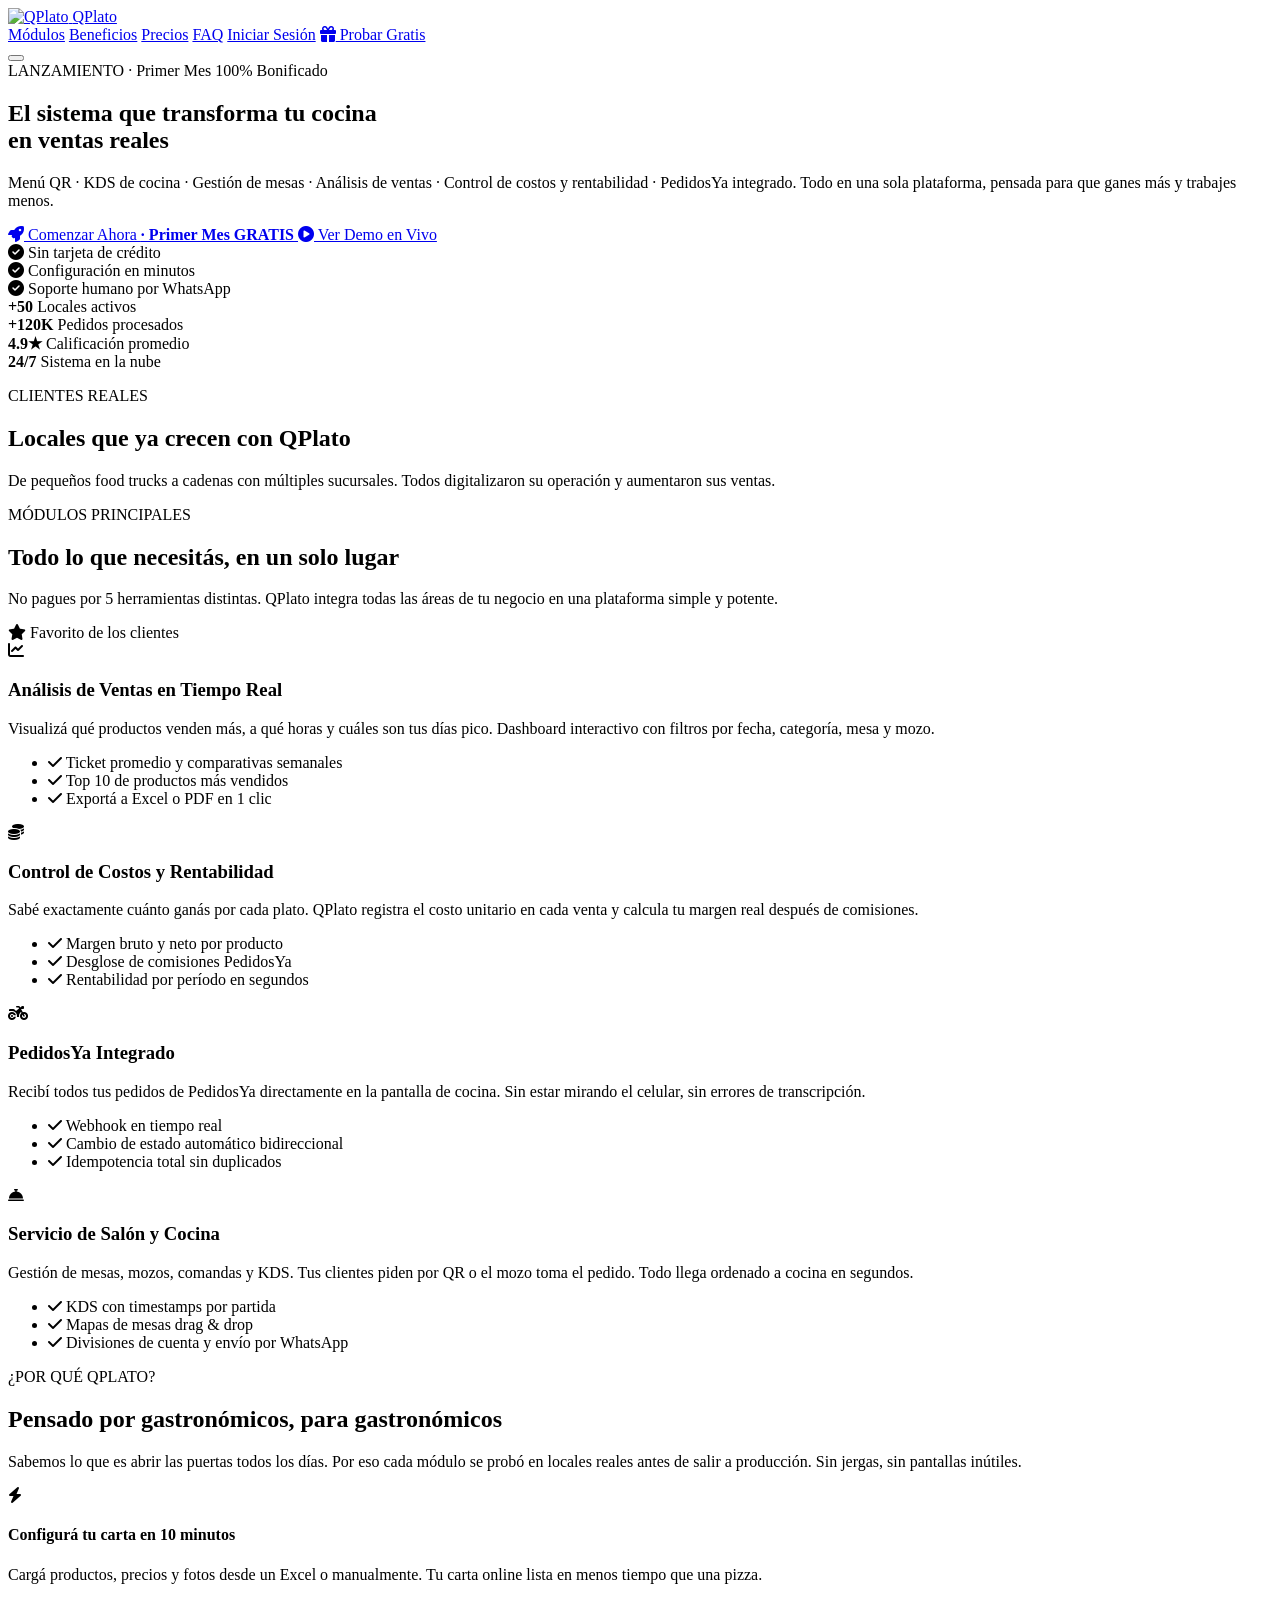
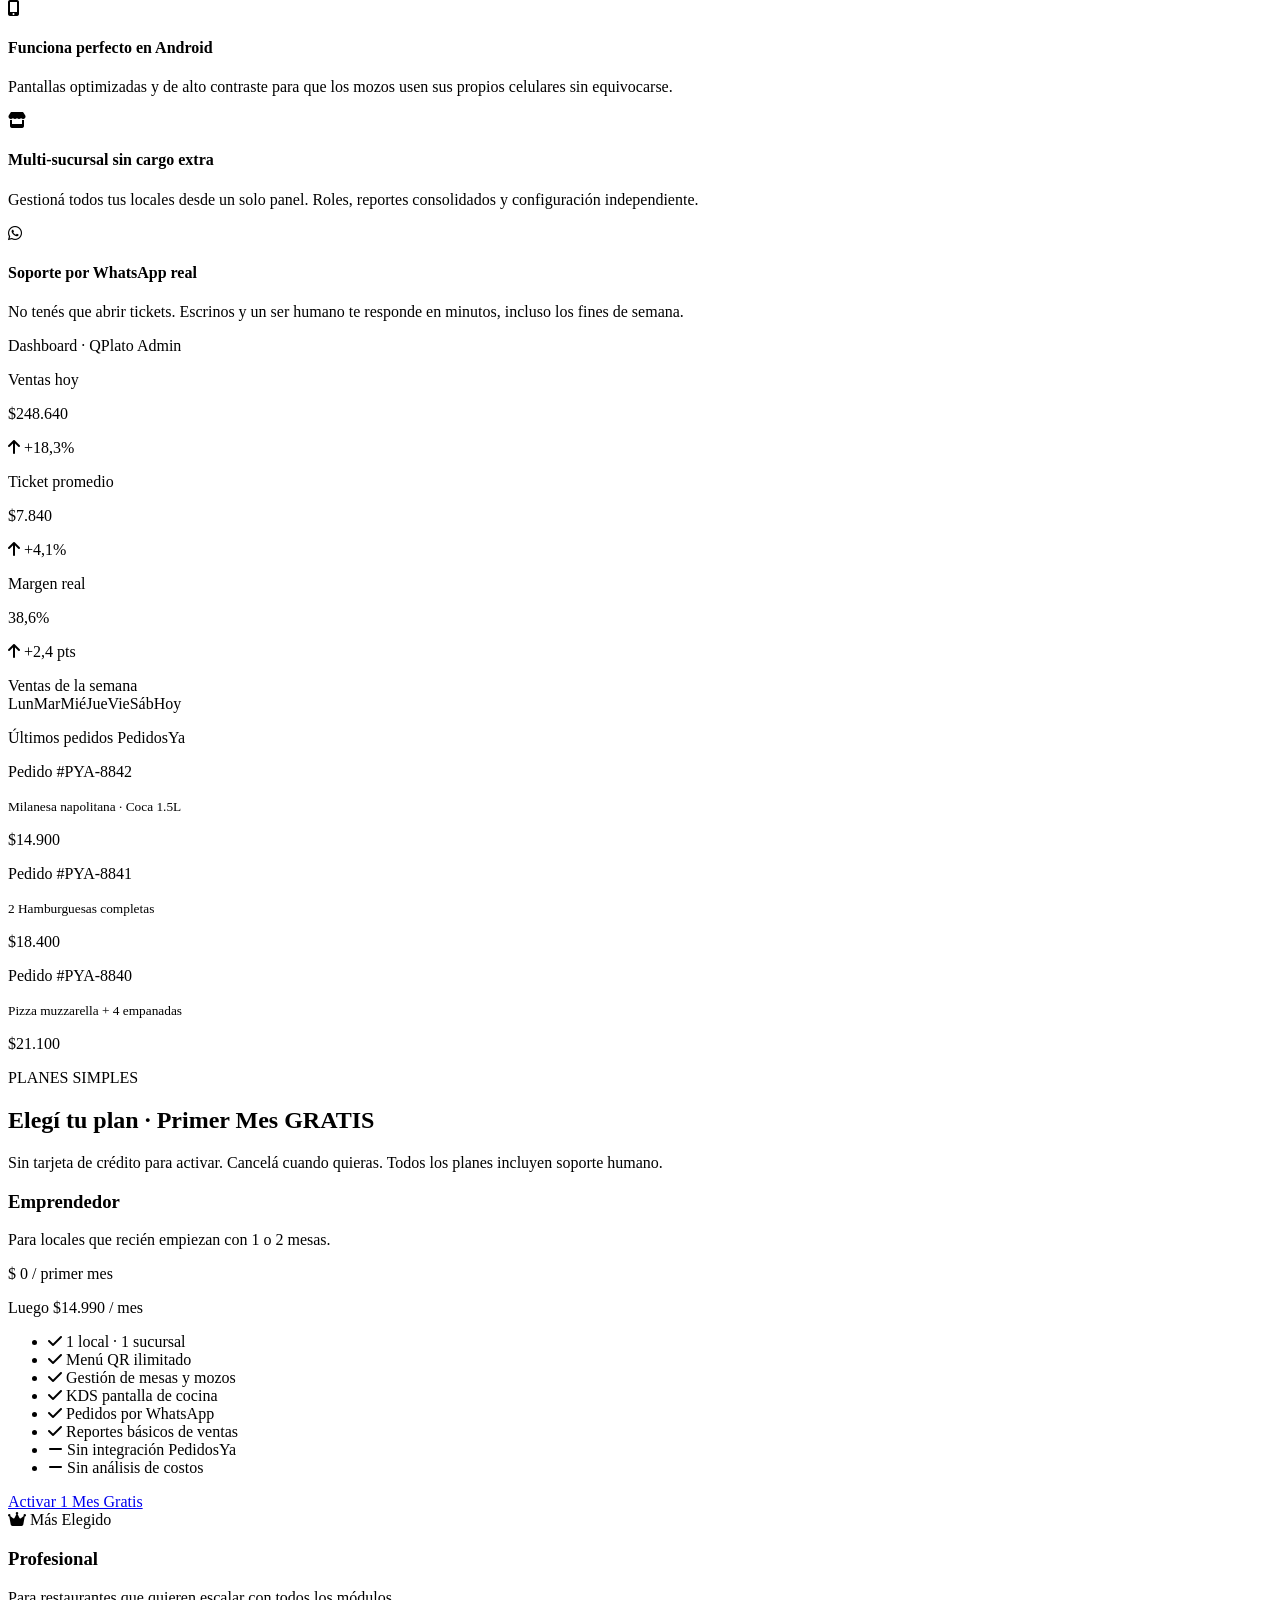
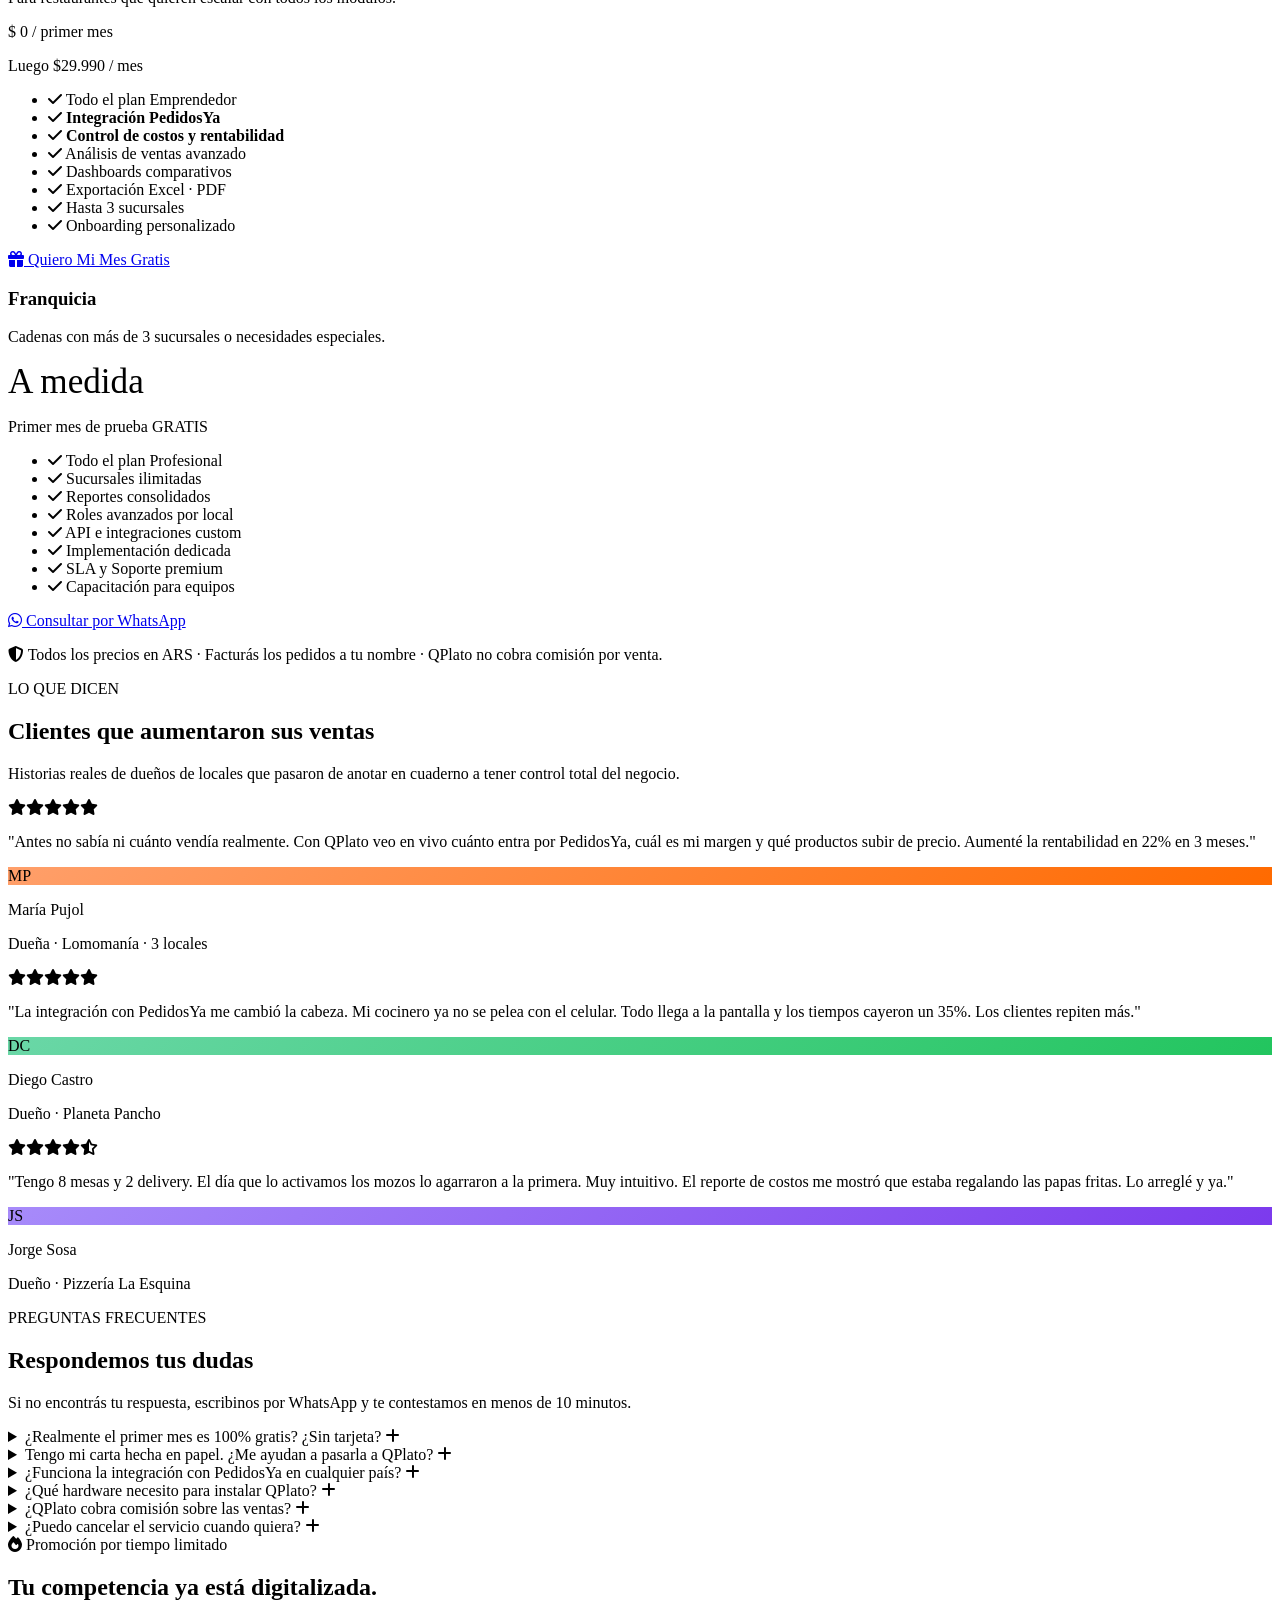
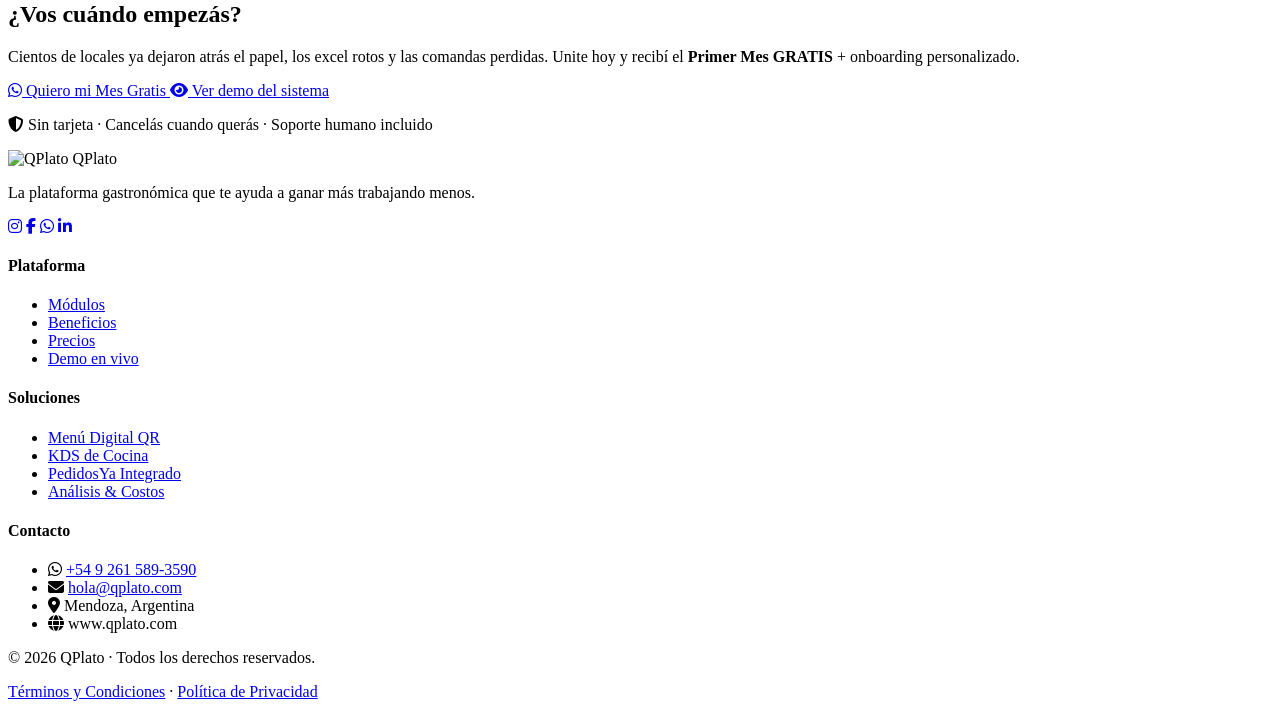
==== commit af709f1e: "fix(landing): paths assets /static/ para Render producción (CSS 404 sin estilos) - Bug Render: stati" ====
--- a/index.html
+++ b/index.html
@@ -5,8 +5,8 @@
     <meta name="viewport" content="width=device-width, initial-scale=1.0">
     <title>QPlato - El Sistema que Hace Crecer tu Restaurante | Primer Mes GRATIS</title>
     <meta name="description" content="Gestioná tu local gastronómico con análisis de ventas, control de costos y rentabilidad, servicio de salón y pedidos PedidosYa integrados. ¡Primer mes GRATIS!">
-    <link rel="icon" href="Imagenes/Epalogo.png?v=20260916" type="image/png">
-    <link rel="stylesheet" href="css/landing.css">
+    <link rel="icon" href="/static/Imagenes/Epalogo.png?v=20260916" type="image/png">
+    <link rel="stylesheet" href="/static/css/landing.css">
     <link rel="stylesheet" href="https://cdnjs.cloudflare.com/ajax/libs/font-awesome/6.5.1/css/all.min.css">
     <link rel="preconnect" href="https://fonts.googleapis.com">
     <link rel="preconnect" href="https://fonts.gstatic.com" crossorigin>
@@ -18,7 +18,7 @@
         <div class="l-container">
             <div class="l-header__inner">
                 <a href="#" class="l-logo" aria-label="QPlato">
-                    <img src="Imagenes/Epalogo.png?v=20260916" alt="QPlato" class="l-logo__img">
+                    <img src="/static/Imagenes/Epalogo.png?v=20260916" alt="QPlato" class="l-logo__img">
                     <span class="l-logo__text">QPlato</span>
                 </a>
                 <nav class="l-nav" aria-label="Principal">
@@ -569,7 +569,7 @@
             <div class="l-footer__grid">
                 <div class="l-footer__brand">
                     <div class="l-footer__logo">
-                        <img src="Imagenes/Epalogo.png?v=20260916" alt="QPlato">
+                        <img src="/static/Imagenes/Epalogo.png?v=20260916" alt="QPlato">
                         <span>QPlato</span>
                     </div>
                     <p class="l-footer__tag">La plataforma gastronómica que te ayuda a ganar más trabajando menos.</p>
